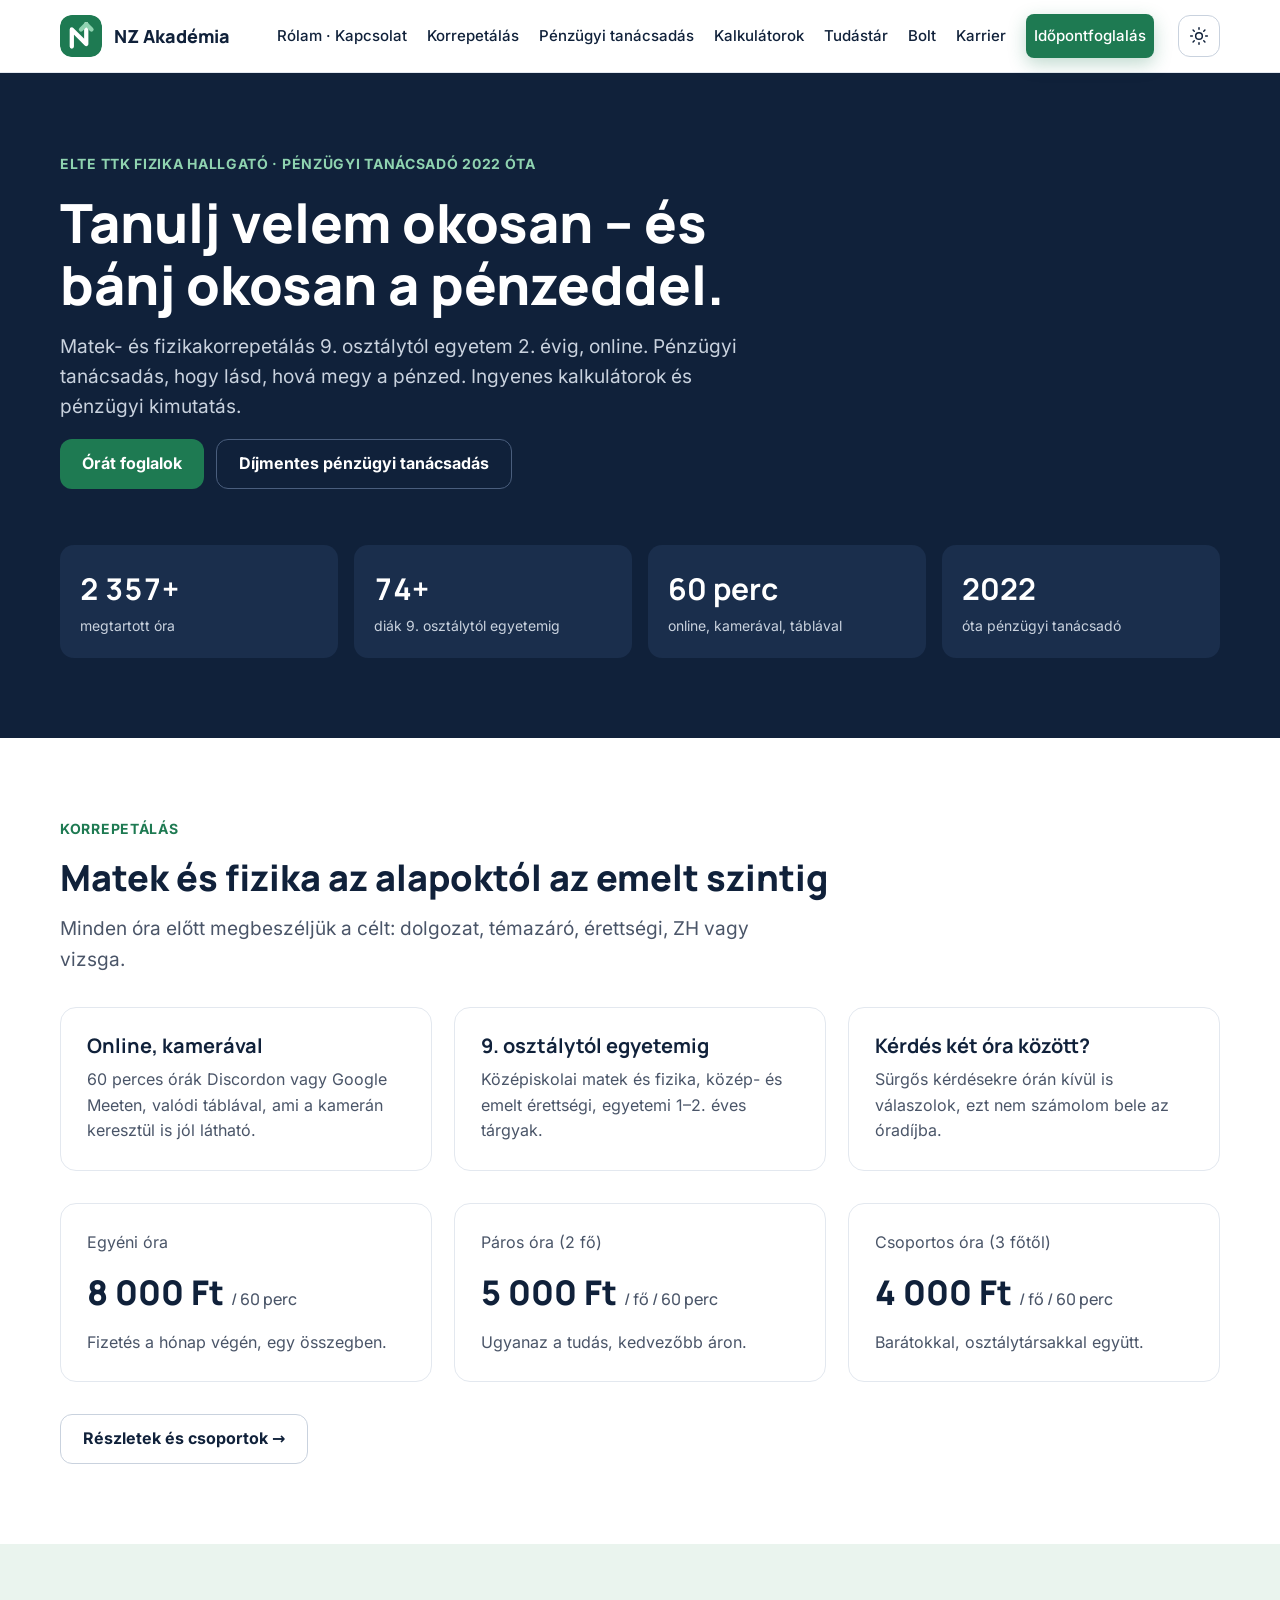
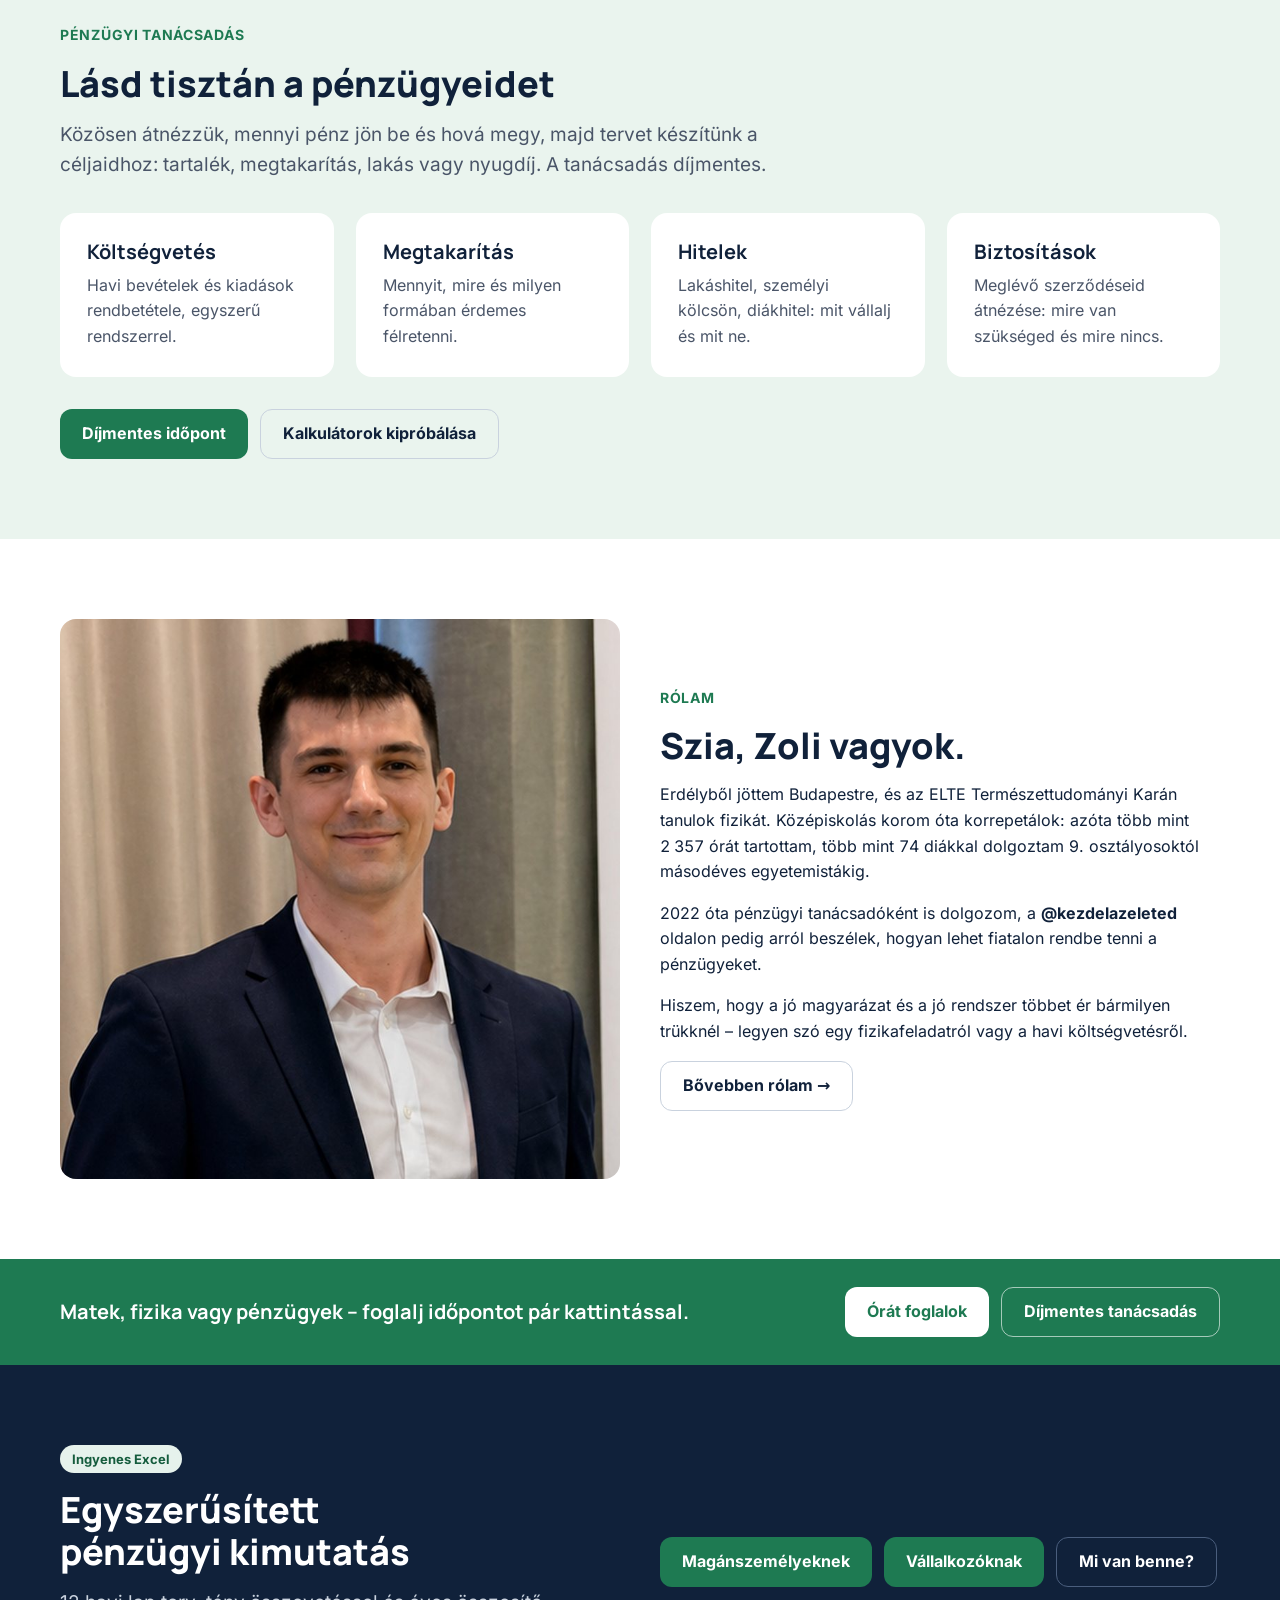
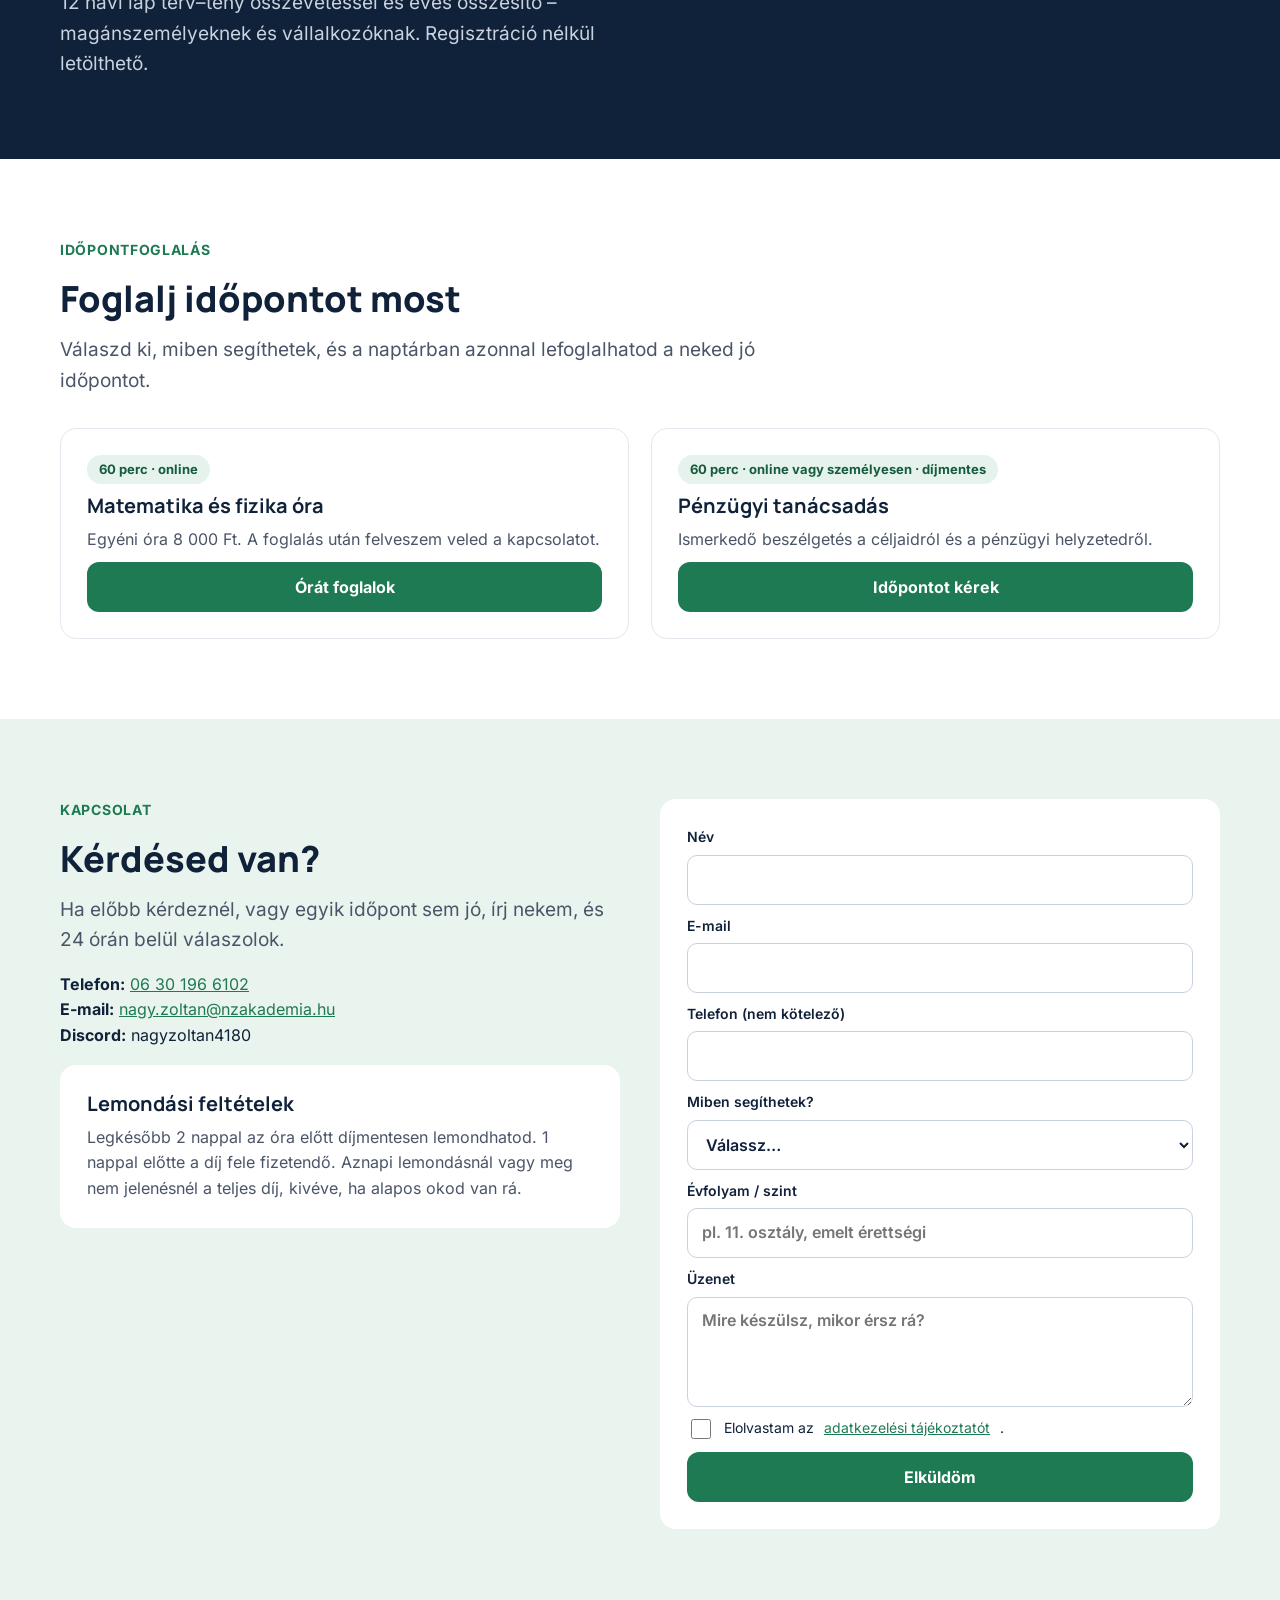
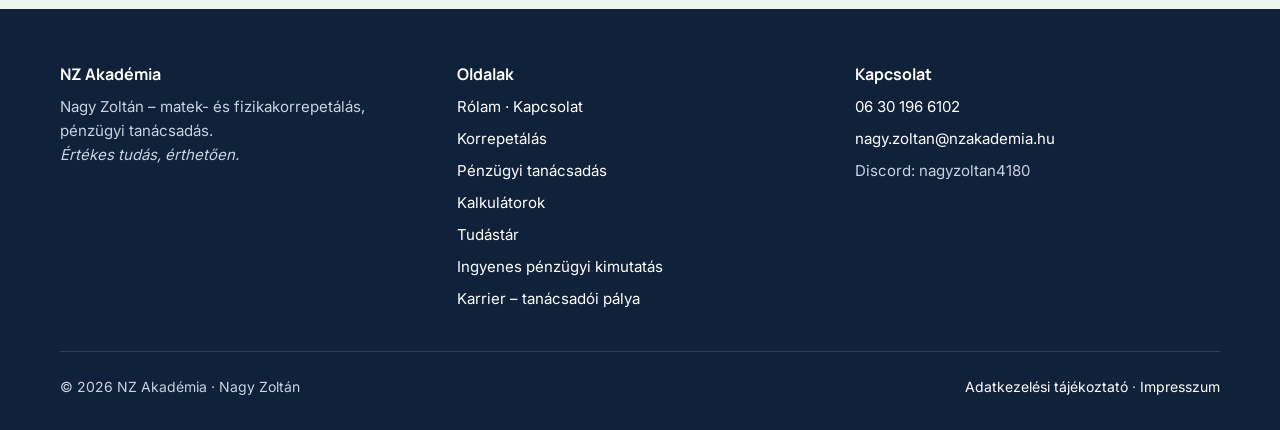
==== index.html @ df6d3868 "Korrepetálás: egyetemek teljes névvel Co-Authored-By: Claude Opus 5.5 <noreply@anthropic.com> Claude" ====
<!doctype html>
<html lang="hu">
<head>
  <meta charset="utf-8">
  <meta name="viewport" content="width=device-width, initial-scale=1">
  <title>NZ Akadémia – Korrepetálás és pénzügyi tanácsadás | Nagy Zoltán</title>
  <meta name="description" content="Online matek- és fizikakorrepetálás 9. osztálytól egyetemig, pénzügyi tanácsadás, ingyenes kalkulátorok és költségvetés-sablon.">
  <link rel="stylesheet" href="assets/style.css?v=2611230955">
  <script defer src="https://cloud.umami.is/script.js" data-website-id="2bbd9b21-e118-43c6-a43f-94f564ebd75c" data-domains="nzakademia.hu,www.nzakademia.hu,nagyzoltan25.github.io"></script>
  <link rel="icon" type="image/svg+xml" href="assets/logo-mark.svg">
<script>(function(){try{var t=localStorage.getItem("nz-theme");if(!t)t=matchMedia("(prefers-color-scheme: dark)").matches?"dark":"light";document.documentElement.setAttribute("data-theme",t)}catch(e){}})();</script>
</head>
<body>
<!-- ===== FEJLÉC (minden oldalon ugyanez; ha módosítod, mindegyikben írd át) ===== -->
<header class="site-header">
  <div class="wrap">
    <a class="logo" href="index.html"><img src="assets/logo-mark.svg" width="42" height="42" alt=""><span class="logo-text">NZ Akadémia<small>Nagy Zoltán · Értékes tudás, érthetően</small></span></a>
    <button class="theme-btn" type="button" aria-label="Nappali / éjszakai mód váltása" title="Nappali / éjszakai mód"><svg class="sun" viewBox="0 0 24 24"><circle cx="12" cy="12" r="4"/><path d="M12 2v2M12 20v2M4.9 4.9l1.4 1.4M17.7 17.7l1.4 1.4M2 12h2M20 12h2M4.9 19.1l1.4-1.4M17.7 6.3l1.4-1.4"/></svg><svg class="moon" viewBox="0 0 24 24"><path d="M20 14.5A8 8 0 0 1 9.5 4 8 8 0 1 0 20 14.5z"/></svg></button>
    <button class="menu-btn" aria-expanded="false" aria-controls="fomenu">Menü</button>
    <nav class="nav" id="fomenu" aria-label="Fő menü">
      <a href="rolam.html">Rólam · Kapcsolat</a>
      <a href="korrepetalas.html">Korrepetálás</a>
      <a href="tanacsadas.html">Pénzügyi tanácsadás</a>
      <a href="kalkulatorok.html">Kalkulátorok</a>
      <a href="tudastar.html">Tudástár</a>
      <a href="bolt.html">Bolt</a>
      <a href="karrier.html">Karrier</a>
      <a class="btn" href="index.html#foglalas">Időpontfoglalás</a>
    </nav>
  </div>
</header>

<main>

<section class="section dark">
  <div class="wrap stack">
    <span class="eyebrow">ELTE TTK fizika hallgató · pénzügyi tanácsadó 2022 óta</span>
    <h1>Tanulj velem okosan – és bánj okosan a pénzeddel.</h1>
    <p class="lead">Matek- és fizikakorrepetálás 9. osztálytól egyetem 2. évig, online. Pénzügyi tanácsadás, hogy lásd, hová megy a pénzed. Ingyenes kalkulátorok és pénzügyi kimutatás.</p>
    <div class="btn-row"><a class="btn" href="korrepetalas.html#foglalas">Órát foglalok</a><a class="btn ghost" href="tanacsadas.html#foglalas">Díjmentes pénzügyi tanácsadás</a></div>
    <div class="stats">
      <div class="stat"><strong><span data-stat="hours" data-count>2 357</span>+</strong><span>megtartott óra</span></div>
      <div class="stat"><strong><span data-stat="students" data-count>74</span>+</strong><span>diák 9. osztálytól egyetemig</span></div>
      <div class="stat"><strong>60 perc</strong><span>online, kamerával, táblával</span></div>
      <div class="stat"><strong>2022</strong><span>óta pénzügyi tanácsadó</span></div>
    </div>
  </div>
</section>

<section class="section">
  <div class="wrap stack-lg">
    <div class="stack"><span class="eyebrow">Korrepetálás</span><h2>Matek és fizika az alapoktól az emelt szintig</h2>
      <p class="lead">Minden óra előtt megbeszéljük a célt: dolgozat, témazáró, érettségi, ZH vagy vizsga.</p></div>
    <div class="grid">
      <div class="card"><h3>Online, kamerával</h3><p class="muted">60 perces órák Discordon vagy Google Meeten, valódi táblával, ami a kamerán keresztül is jól látható.</p></div>
      <div class="card"><h3>9. osztálytól egyetemig</h3><p class="muted">Középiskolai matek és fizika, közép- és emelt érettségi, egyetemi 1–2. éves tárgyak.</p></div>
      <div class="card"><h3>Kérdés két óra között?</h3><p class="muted">Sürgős kérdésekre órán kívül is válaszolok, ezt nem számolom bele az óradíjba.</p></div>
    </div>
    <div class="grid">
      <div class="card"><span class="muted">Egyéni óra</span><span class="price">8 000 Ft <small>/ 60 perc</small></span><p class="muted">Fizetés a hónap végén, egy összegben.</p></div>
      <div class="card"><span class="muted">Páros óra (2 fő)</span><span class="price">5 000 Ft <small>/ fő / 60 perc</small></span><p class="muted">Ugyanaz a tudás, kedvezőbb áron.</p></div>
      <div class="card"><span class="muted">Csoportos óra (3 főtől)</span><span class="price">4 000 Ft <small>/ fő / 60 perc</small></span><p class="muted">Barátokkal, osztálytársakkal együtt.</p></div>
    </div>
    <div><a class="btn ghost" href="korrepetalas.html">Részletek és csoportok →</a></div>
  </div>
</section>

<section class="section alt">
  <div class="wrap stack-lg">
    <div class="stack"><span class="eyebrow">Pénzügyi tanácsadás</span><h2>Lásd tisztán a pénzügyeidet</h2>
      <p class="lead">Közösen átnézzük, mennyi pénz jön be és hová megy, majd tervet készítünk a céljaidhoz: tartalék, megtakarítás, lakás vagy nyugdíj. A tanácsadás díjmentes.</p></div>
    <div class="grid">
      <div class="card"><h3>Költségvetés</h3><p class="muted">Havi bevételek és kiadások rendbetétele, egyszerű rendszerrel.</p></div>
      <div class="card"><h3>Megtakarítás</h3><p class="muted">Mennyit, mire és milyen formában érdemes félretenni.</p></div>
      <div class="card"><h3>Hitelek</h3><p class="muted">Lakáshitel, személyi kölcsön, diákhitel: mit vállalj és mit ne.</p></div>
      <div class="card"><h3>Biztosítások</h3><p class="muted">Meglévő szerződéseid átnézése: mire van szükséged és mire nincs.</p></div>
    </div>
    <div class="btn-row"><a class="btn" href="tanacsadas.html#foglalas">Díjmentes időpont</a><a class="btn ghost" href="kalkulatorok.html">Kalkulátorok kipróbálása</a></div>
    <!-- KÖZVETÍTŐI TÁJÉKOZTATÓ: ha pénzügyi termék közvetítéséhez kapcsolódik a tevékenység, a jogszabály szerinti kötelező adatokat ide kell tenni (könyvelővel/jogásszal egyeztetve). -->
  </div>
</section>

<section class="section">
  <div class="wrap grid-2">
    <img src="assets/zoli-portre.jpg" width="800" height="800" alt="Nagy Zoltán" style="border-radius:16px;width:100%;height:auto;object-fit:cover" loading="lazy">
    <div class="stack">
      <span class="eyebrow">Rólam</span>
      <h2>Szia, Zoli vagyok.</h2>
      <p>Erdélyből jöttem Budapestre, és az ELTE Természettudományi Karán tanulok fizikát. Középiskolás korom óta korrepetálok: azóta több mint <span data-stat="hours">2 357</span> órát tartottam, több mint <span data-stat="students">74</span> diákkal dolgoztam 9. osztályosoktól másodéves egyetemistákig.</p>
      <p>2022 óta pénzügyi tanácsadóként is dolgozom, a <strong>@kezdelazeleted</strong> oldalon pedig arról beszélek, hogyan lehet fiatalon rendbe tenni a pénzügyeket.</p>
      <p>Hiszem, hogy a jó magyarázat és a jó rendszer többet ér bármilyen trükknél – legyen szó egy fizikafeladatról vagy a havi költségvetésről.</p>
      <div><a class="btn ghost" href="rolam.html">Bővebben rólam →</a></div>
    </div>
  </div>
</section>


<section class="cta-strip"><div class="wrap cta-in"><p>Matek, fizika vagy pénzügyek – foglalj időpontot pár kattintással.</p><div class="btn-row"><a class="btn" href="korrepetalas.html#foglalas" data-umami-event="index-cta-korrep">Órát foglalok</a><a class="btn ghost" href="tanacsadas.html#foglalas" data-umami-event="index-cta-tanacsadas">Díjmentes tanácsadás</a></div></div></section>
<!-- VISSZAJELZÉSEK: ha lesznek valódi, engedélyezett vélemények, ide tedd be őket (kártyákba). -->

<section class="section dark">
  <div class="wrap grid-2">
    <div class="stack"><span class="chip">Ingyenes Excel</span><h2>Egyszerűsített pénzügyi kimutatás</h2>
      <p class="lead">12 havi lap terv–tény összevetéssel és éves összesítő – magánszemélyeknek és vállalkozóknak. Regisztráció nélkül letölthető.</p></div>
    <div class="btn-row"><a class="btn" href="letoltes/Egyszer%C5%B1s%C3%ADtett%20p%C3%A9nz%C3%BCgyi%20kimutat%C3%A1s.xlsx" download>Magánszemélyeknek</a><a class="btn" href="letoltes/Egyszer%C5%B1s%C3%ADtett%20p%C3%A9nz%C3%BCgyi%20kimutat%C3%A1s%20%E2%80%93%20v%C3%A1llalkoz%C3%B3knak.xlsx" download>Vállalkozóknak</a><a class="btn ghost" href="ingyenes.html">Mi van benne?</a></div>
  </div>
</section>

<section class="section" id="foglalas">
  <div class="wrap stack-lg">
    <div class="stack"><span class="eyebrow">Időpontfoglalás</span><h2>Foglalj időpontot most</h2>
      <p class="lead">Válaszd ki, miben segíthetek, és a naptárban azonnal lefoglalhatod a neked jó időpontot.</p></div>
    <div class="grid">
      <div class="card"><span class="chip">60 perc · online</span><h3>Matematika és fizika óra</h3><p class="muted">Egyéni óra 8 000 Ft. A foglalás után felveszem veled a kapcsolatot.</p><a class="btn" href="korrepetalas.html#foglalas">Órát foglalok</a></div>
      <div class="card"><span class="chip">60 perc · online vagy személyesen · díjmentes</span><h3>Pénzügyi tanácsadás</h3><p class="muted">Ismerkedő beszélgetés a céljaidról és a pénzügyi helyzetedről.</p><a class="btn" href="tanacsadas.html#foglalas">Időpontot kérek</a></div>
    </div>
  </div>
</section>
<section class="section alt" id="kapcsolat">
  <div class="wrap grid-2" style="align-items:start">
    <div class="stack">
      <span class="eyebrow">Kapcsolat</span>
      <h2>Kérdésed van?</h2>
      <p class="lead">Ha előbb kérdeznél, vagy egyik időpont sem jó, írj nekem, és 24 órán belül válaszolok.</p>
      <p><strong>Telefon:</strong> <a href="tel:+36301966102">06 30 196 6102</a><br>
         <strong>E-mail:</strong> <a href="mailto:nagy.zoltan@nzakademia.hu">nagy.zoltan@nzakademia.hu</a><br>
         <strong>Discord:</strong> nagyzoltan4180</p>
      <div class="card">
        <h3>Lemondási feltételek</h3>
        <p class="muted">Legkésőbb 2 nappal az óra előtt díjmentesen lemondhatod. 1 nappal előtte a díj fele fizetendő. Aznapi lemondásnál vagy meg nem jelenésnél a teljes díj, kivéve, ha alapos okod van rá.</p>
      </div>
          </div>
    <form class="card" data-mailto="Üzenet a weboldalról">
      <label>Név<input name="Név" required autocomplete="name"></label>
      <label>E-mail<input name="E-mail" type="email" required autocomplete="email"></label>
      <label>Telefon (nem kötelező)<input name="Telefon" type="tel" autocomplete="tel"></label>
      <label>Miben segíthetek?
        <select name="Téma" required>
          <option value="">Válassz…</option>
          <option>Matek korrepetálás</option><option>Fizika korrepetálás</option>
          <option>Csoportos felkészítő</option><option>Pénzügyi tanácsadás</option><option>Egyéb</option>
        </select></label>
      <label>Évfolyam / szint<input name="Évfolyam" placeholder="pl. 11. osztály, emelt érettségi"></label>
      <label>Üzenet<textarea name="Üzenet" placeholder="Mire készülsz, mikor érsz rá?"></textarea></label>
      <label class="check"><input type="checkbox" name="Adatkezelés elfogadva" required>Elolvastam az <a href="adatkezeles.html">adatkezelési tájékoztatót</a>.</label>
      <button class="btn" type="submit">Elküldöm</button>
      <p class="notice small form-ok" hidden>Megnyílt az e-mail-programod a kitöltött üzenettel – nyomj rá a Küldésre.</p>
    </form>
  </div>
</section>

</main>

<!-- ===== LÁBLÉC ===== -->
<footer class="site-footer">
  <div class="wrap">
    <div class="footer-grid">
      <div><h3>NZ Akadémia</h3><p>Nagy Zoltán – matek- és fizikakorrepetálás, pénzügyi tanácsadás.<br><em>Értékes tudás, érthetően.</em></p></div>
      <div><h3>Oldalak</h3><ul>
        <li><a href="rolam.html">Rólam · Kapcsolat</a></li>
        <li><a href="korrepetalas.html">Korrepetálás</a></li>
        <li><a href="tanacsadas.html">Pénzügyi tanácsadás</a></li>
        <li><a href="kalkulatorok.html">Kalkulátorok</a></li>
        <li><a href="tudastar.html">Tudástár</a></li>
        <li><a href="ingyenes.html">Ingyenes pénzügyi kimutatás</a></li>
        <li><a href="karrier.html">Karrier – tanácsadói pálya</a></li>
      </ul></div>
      <div><h3>Kapcsolat</h3><ul>
        <li><a href="tel:+36301966102">06 30 196 6102</a></li>
        <li><a href="mailto:nagy.zoltan@nzakademia.hu">nagy.zoltan@nzakademia.hu</a></li>
        <li>Discord: nagyzoltan4180</li>
      </ul></div>
    </div>
    <div class="footer-bottom">
      <span>© <span data-year>2026</span> NZ Akadémia · Nagy Zoltán</span>
      <span><a href="adatkezeles.html">Adatkezelési tájékoztató</a> · <a href="impresszum.html">Impresszum</a></span>
    </div>
  </div>
</footer>
<script src="assets/main.js?v=2611230955"></script>
</body>
</html>
---- assets/style.css ----
/* Saját tárhelyen lévő betűtípusok (Inter, Manrope – SIL Open Font License), így a látogatók adatai nem jutnak el a Google-hoz */
@font-face{font-family:'Inter';font-style:normal;font-display:swap;font-weight:100 900;src:url(fonts/inter-latin-ext-wght-normal.woff2) format('woff2-variations');unicode-range:U+0100-02BA,U+02BD-02C5,U+02C7-02CC,U+02CE-02D7,U+02DD-02FF,U+0304,U+0308,U+0329,U+1D00-1DBF,U+1E00-1E9F,U+1EF2-1EFF,U+2020,U+20A0-20AB,U+20AD-20C0,U+2113,U+2C60-2C7F,U+A720-A7FF}
@font-face{font-family:'Inter';font-style:normal;font-display:swap;font-weight:100 900;src:url(fonts/inter-latin-wght-normal.woff2) format('woff2-variations');unicode-range:U+0000-00FF,U+0131,U+0152-0153,U+02BB-02BC,U+02C6,U+02DA,U+02DC,U+0304,U+0308,U+0329,U+2000-206F,U+20AC,U+2122,U+2191,U+2193,U+2212,U+2215,U+FEFF,U+FFFD}
@font-face{font-family:'Manrope';font-style:normal;font-display:swap;font-weight:200 800;src:url(fonts/manrope-latin-ext-wght-normal.woff2) format('woff2-variations');unicode-range:U+0100-02BA,U+02BD-02C5,U+02C7-02CC,U+02CE-02D7,U+02DD-02FF,U+0304,U+0308,U+0329,U+1D00-1DBF,U+1E00-1E9F,U+1EF2-1EFF,U+2020,U+20A0-20AB,U+20AD-20C0,U+2113,U+2C60-2C7F,U+A720-A7FF}
@font-face{font-family:'Manrope';font-style:normal;font-display:swap;font-weight:200 800;src:url(fonts/manrope-latin-wght-normal.woff2) format('woff2-variations');unicode-range:U+0000-00FF,U+0131,U+0152-0153,U+02BB-02BC,U+02C6,U+02DA,U+02DC,U+0304,U+0308,U+0329,U+2000-206F,U+20AC,U+2122,U+2191,U+2193,U+2212,U+2215,U+FEFF,U+FFFD}
/* ===== Színek – itt egy helyen átírhatod az egész oldal színeit ===== */
:root{
  --ink:#10213A; --muted:#4A5568; --bg:#FFFFFF; --alt:#EAF4EE;
  --accent:#1E7A52; --accent-hover:#155C3D; --accent-soft:#E6F2EC; --accent-light:#8FD3B0;
  --navy-card:#1A2E4C; --navy:#10213A; --surface:#FFFFFF; --amber-bg:#FFF4E0; --amber-fg:#6B3E00;
  --line:#E3E8EF; --line-strong:#C9D2DE; --radius:16px;
}
*{box-sizing:border-box}
html{scroll-behavior:smooth}
body{margin:0;font-family:Inter,system-ui,-apple-system,sans-serif;color:var(--ink);background:var(--bg);font-size:16px;line-height:1.6}
h1,h2,h3{font-family:Manrope,Inter,sans-serif;line-height:1.15;margin:0;font-weight:800}
h1{font-size:clamp(34px,5vw,54px)} h2{font-size:clamp(26px,3.2vw,36px)} h3{font-size:20px;font-weight:700}
p{margin:0}
a{color:var(--accent)} a:hover{color:var(--accent-hover)}
img{max-width:100%;display:block}
.wrap{max-width:1200px;margin:0 auto;padding:0 20px}
.section{padding:80px 0} .section.alt{background:var(--alt)} .section.dark{background:var(--navy);color:#fff}
.dark p,.dark .muted{color:#C9D2DE} .dark h1,.dark h2,.dark h3{color:#fff}
.stack{display:flex;flex-direction:column;gap:16px} .stack-lg{display:flex;flex-direction:column;gap:32px}
.muted{color:var(--muted)} .small{font-size:14px}
.eyebrow{font-size:14px;font-weight:700;color:var(--accent);text-transform:uppercase;letter-spacing:.05em}
.dark .eyebrow{color:var(--accent-light)}
.lead{font-size:clamp(17px,2vw,19px);color:var(--muted);max-width:720px}
.dark .lead{color:#C9D2DE}
.grid{display:grid;gap:22px;grid-template-columns:repeat(auto-fit,minmax(260px,1fr))}
.grid-2{display:grid;gap:40px;grid-template-columns:repeat(auto-fit,minmax(320px,1fr));align-items:center}
.card{padding:26px;border-radius:var(--radius);background:var(--surface);border:1px solid var(--line);display:flex;flex-direction:column;gap:10px}
.alt .card{border-color:transparent}
.card.dark-card{background:var(--navy-card);border:0;color:#fff}
.chip{align-self:flex-start;display:inline-block;padding:4px 12px;border-radius:999px;background:var(--accent-soft);color:var(--accent-hover);font-size:13px;font-weight:700}
.chip.amber{background:var(--amber-bg);color:var(--amber-fg)}
.btn{display:inline-flex;align-items:center;justify-content:center;min-height:50px;padding:0 22px;border-radius:12px;background:var(--accent);color:#fff;text-decoration:none;font-weight:700;border:0;font-size:16px;font-family:inherit;cursor:pointer}
.btn:hover{background:var(--accent-hover);color:#fff}
.btn.ghost{background:transparent;border:1px solid var(--line-strong);color:var(--ink)}
.btn.ghost:hover{border-color:var(--accent);color:var(--accent)}
.dark .btn.ghost{color:#fff;border-color:#4A5E7D}
.btn-row{display:flex;flex-wrap:wrap;gap:12px}
.placeholder{background:var(--accent-soft);color:var(--accent-hover);border-radius:var(--radius);display:flex;align-items:center;justify-content:center;text-align:center;padding:24px;min-height:220px}
/* Fejléc */
.site-header{position:sticky;top:0;z-index:50;background:var(--surface);border-bottom:1px solid var(--line)}
.site-header .wrap{display:flex;align-items:center;justify-content:space-between;gap:16px;min-height:72px}
.logo{display:flex;align-items:center;gap:12px;text-decoration:none;color:var(--ink);font-family:Manrope,sans-serif;font-weight:800;font-size:18px}

.logo:hover{color:var(--ink)}
.nav{display:flex;align-items:center;gap:4px}
.nav a{white-space:nowrap;padding:10px 10px;color:var(--ink);text-decoration:none;font-weight:500;font-size:15px;border-radius:8px}
.nav a:hover{background:var(--alt)}
.nav a[aria-current=page]{color:var(--accent);font-weight:700;text-decoration:underline;text-underline-offset:6px}
.nav .btn{color:#fff;margin-left:8px;min-height:44px}
.menu-btn{display:none;background:none;border:1px solid var(--line-strong);border-radius:10px;min-height:44px;padding:0 14px;font:inherit;font-weight:600;color:var(--ink)}
@media (max-width:1240px){
  .menu-btn{display:block}
  .nav{display:none;position:absolute;left:0;right:0;top:72px;background:var(--surface);flex-direction:column;align-items:stretch;padding:12px 20px 20px;border-bottom:1px solid var(--line)}
  .nav.open{display:flex}
  .nav .btn{margin:8px 0 0}
}
/* Lábléc */
.site-footer{background:var(--navy);color:#C9D2DE;padding:56px 0 32px;font-size:15px}
.site-footer a{color:#fff;text-decoration:none} .site-footer a:hover{text-decoration:underline;color:#fff}
.footer-grid{display:grid;gap:32px;grid-template-columns:repeat(auto-fit,minmax(200px,1fr))}
.footer-grid h3{font-size:16px;color:#fff;margin-bottom:12px}
.footer-grid ul{list-style:none;margin:0;padding:0;display:flex;flex-direction:column;gap:8px}
.footer-bottom{margin-top:40px;padding-top:24px;border-top:1px solid #2A3E5C;display:flex;flex-wrap:wrap;justify-content:space-between;gap:12px;font-size:14px}
/* Statisztika */
.stats{display:grid;gap:16px;grid-template-columns:repeat(auto-fit,minmax(170px,1fr));margin-top:40px}
.stat{padding:20px;border-radius:14px;background:var(--navy-card)}
.stat strong{display:block;font-family:Manrope,sans-serif;font-size:30px;color:#fff}
.stat span{font-size:14px;color:#C9D2DE}
/* Árak */
.price{font-family:Manrope,sans-serif;font-size:34px;font-weight:800}
.price small{font-size:16px;font-weight:500;color:var(--muted)}
/* Lépések */
.steps{list-style:none;margin:0;padding:0;display:grid;gap:18px;grid-template-columns:repeat(auto-fit,minmax(220px,1fr))}
.steps li{display:flex;flex-direction:column;gap:8px}
.steps .num{width:40px;height:40px;border-radius:999px;background:var(--accent);color:#fff;display:flex;align-items:center;justify-content:center;font-weight:800}
/* GYIK */
details{padding:18px 22px;border-radius:12px;background:var(--surface);border:1px solid var(--line)}
.alt details{border-color:transparent}
summary{font-weight:700;cursor:pointer}
details p{margin-top:10px;color:var(--muted)}
/* Táblázat */
.table-wrap{overflow-x:auto;border-radius:var(--radius);border:1px solid var(--line);background:var(--surface)}
table{width:100%;border-collapse:collapse;min-width:560px}
th,td{padding:14px 18px;text-align:left;border-bottom:1px solid var(--line)}
th{font-size:13px;color:var(--muted);font-weight:700;text-transform:uppercase;letter-spacing:.04em}
tr:last-child td{border-bottom:0}
/* Űrlapok */
form{display:flex;flex-direction:column;gap:16px}
label{display:flex;flex-direction:column;gap:6px;font-size:14px;font-weight:600}
input,select,textarea{font:inherit;font-size:16px;min-height:50px;padding:10px 14px;border-radius:10px;border:1px solid var(--line-strong);background:var(--surface);color:var(--ink);width:100%}
textarea{min-height:110px;resize:vertical}
input:focus,select:focus,textarea:focus{outline:3px solid var(--accent-light);border-color:var(--accent)}
label.check{flex-direction:row;align-items:flex-start;gap:10px;font-weight:400}
label.check input{width:20px;min-height:20px;height:20px;flex-shrink:0;margin-top:2px}
.form-row{display:grid;gap:16px;grid-template-columns:repeat(auto-fit,minmax(200px,1fr))}
.notice{padding:16px 20px;border-radius:12px;background:var(--accent-soft);color:var(--accent-hover)}
.notice.amber{background:var(--amber-bg);color:var(--amber-fg)}
.legal{font-size:14px;color:var(--muted);border-left:3px solid var(--line-strong);padding-left:16px}
/* Kalkulátor */
.tabs{display:flex;flex-wrap:wrap;gap:10px}
.tab{min-height:46px;padding:0 20px;border-radius:999px;border:1px solid var(--line-strong);background:var(--surface);color:var(--ink);font:inherit;font-weight:600;cursor:pointer}
.tab[aria-selected=true]{background:var(--accent);border-color:var(--accent);color:#fff}
.calc{display:grid;gap:32px;grid-template-columns:repeat(auto-fit,minmax(320px,1fr));align-items:start}
.calc[hidden]{display:none}
input[type=range]{padding:0;min-height:32px;border:0;accent-color:var(--accent)}
.result{padding:32px;border-radius:20px;background:var(--navy);color:#fff;display:flex;flex-direction:column;gap:10px}
.result .big{font-family:Manrope,sans-serif;font-size:clamp(32px,4vw,44px);font-weight:800}
.result .row{display:flex;justify-content:space-between;color:#C9D2DE;font-size:15px}
.result .row strong{color:#fff}
.bar{height:10px;border-radius:999px;background:var(--accent);overflow:hidden}
.bar span{display:block;height:100%;background:var(--surface)}
/* Cikk */
.article{max-width:760px}
.article p,.article li{font-size:18px;line-height:1.75}
.article h2{font-size:28px;margin-top:40px}
.article blockquote{margin:28px 0;padding:20px 24px;border-left:4px solid var(--accent);background:var(--alt);border-radius:0 12px 12px 0;font-size:18px}
.post-card{text-decoration:none;color:var(--ink);border-radius:var(--radius);border:1px solid var(--line);overflow:hidden;display:flex;flex-direction:column}
.post-card .thumb{height:150px;background:var(--accent-soft)}
.post-card .body{padding:22px;display:flex;flex-direction:column;gap:8px}
.post-card:hover{border-color:var(--accent);color:var(--ink)}
.sr-only{position:absolute;width:1px;height:1px;overflow:hidden;clip:rect(0 0 0 0);white-space:nowrap}
:focus-visible{outline:3px solid var(--accent-light);outline-offset:2px}
/* Logó */
.logo img{width:42px;height:42px;border-radius:12px}
.logo-text{display:flex;flex-direction:column;line-height:1.15}
.logo-text small{font-family:Inter,sans-serif;font-weight:500;font-size:12px;color:var(--muted)}
@media (max-width:420px){.logo-text small{display:none}}
.calendly-inline-widget{border-radius:var(--radius);overflow:hidden;border:1px solid var(--line);background:var(--surface)}
tbody th{text-transform:none;letter-spacing:0;font-size:14px;color:var(--ink);background:var(--alt);width:30%;vertical-align:top}
td{vertical-align:top}
@media (max-width:640px){nav ol{columns:1!important}}
.cal-consent{max-width:720px}
/* ===== Karrier: ábrák ===== */
.chart{padding:26px;border-radius:var(--radius);background:var(--surface);border:1px solid var(--line);display:flex;flex-direction:column;gap:16px}
.alt .chart{border-color:transparent}
.chart h3{font-size:18px}
.chart .src{font-size:12.5px;color:var(--muted);margin-top:auto}
.bars{display:flex;flex-direction:column;gap:12px;margin:0;padding:0;list-style:none}
.bars li{display:grid;grid-template-columns:minmax(110px,38%) 1fr 54px;align-items:center;gap:12px;font-size:14.5px}
.bars .track{height:14px;background:var(--alt);border-radius:0 4px 4px 0;position:relative}
.alt .bars .track{background:#EDF0F4}
.bars .fill{display:block;height:100%;background:var(--accent);border-radius:0 4px 4px 0;min-width:3px}
.bars .fill.ink{background:var(--navy)} .bars .fill.soft{background:#8FBFA7}
.bars .val{font-weight:700;text-align:right;font-variant-numeric:tabular-nums}
.bars li:hover .fill{filter:brightness(1.15)}
.rank{position:relative;height:34px;margin:6px 0 0}
.rank .line{position:absolute;left:0;right:0;top:15px;height:4px;border-radius:4px;background:var(--line)}
.rank .band{position:absolute;top:11px;height:12px;border-radius:6px;background:#F4C7B8}
.rank .dot{position:absolute;top:8px;width:18px;height:18px;margin-left:-9px;border-radius:999px;background:var(--accent);border:3px solid #fff;box-shadow:0 0 0 1px var(--accent)}
.rank-row{display:flex;flex-direction:column;gap:2px}
.rank-row .lbl{display:flex;justify-content:space-between;font-size:14.5px}
.rank-scale{display:flex;justify-content:space-between;font-size:12px;color:var(--muted)}
.bignum{font-family:Manrope,sans-serif;font-size:clamp(38px,5vw,52px);font-weight:800;line-height:1;color:var(--accent)}
.bignum.ink{color:var(--ink)}
.takeaway{padding:22px 26px;border-radius:var(--radius);background:var(--navy);color:#fff;font-size:18px;line-height:1.6}
.takeaway strong{color:var(--accent-light)}
.flow{list-style:none;margin:0;padding:0;display:grid;gap:14px;grid-template-columns:repeat(auto-fit,minmax(170px,1fr));counter-reset:f}
.flow li{position:relative;padding:20px;border-radius:14px;background:var(--surface);border:1px solid var(--line);display:flex;flex-direction:column;gap:6px;counter-increment:f}
.flow li::before{content:counter(f);width:34px;height:34px;border-radius:999px;background:var(--accent);color:#fff;display:flex;align-items:center;justify-content:center;font-weight:800}
.flow li.loop{background:var(--accent-soft);border-color:transparent}
.flow li.loop::before{content:"↻"}
.branch{gap:12px}
.branch .tag{font-size:12.5px;font-weight:700;color:var(--muted);text-transform:uppercase;letter-spacing:.04em}
.branch ul{margin:0;padding-left:18px;color:var(--muted);font-size:15px;display:flex;flex-direction:column;gap:4px}
.proscons{display:grid;gap:22px;grid-template-columns:repeat(auto-fit,minmax(300px,1fr))}
.proscons ul{margin:0;padding:0;list-style:none;display:flex;flex-direction:column;gap:10px}
.proscons li{padding-left:30px;position:relative}
.proscons li::before{position:absolute;left:0;top:0;font-weight:800}
.pros li::before{content:"✓";color:var(--accent)}
.cons li::before{content:"!";color:#B4471F;width:20px;text-align:center}
.sources{font-size:13.5px;color:var(--muted);display:flex;flex-direction:column;gap:6px;margin:0;padding-left:20px}
@media (max-width:520px){.bars li{grid-template-columns:1fr 46px;row-gap:4px}.bars li .lbl{grid-column:1/-1}}
.charts{display:grid;gap:22px;grid-template-columns:repeat(auto-fit,minmax(min(100%,460px),1fr));align-items:stretch}
.bignum{font-size:clamp(28px,3.2vw,38px);white-space:nowrap}
/* ===== Karrier v2 ===== */
figure.chart{margin:0}
.chart.wide{grid-column:1/-1}
.fignum{display:block;font-family:Inter,sans-serif;font-size:12px;font-weight:700;letter-spacing:.05em;text-transform:uppercase;color:var(--accent);margin-bottom:4px}
.chart .src{border-top:1px solid var(--line);padding-top:10px;font-style:normal}
.chart .note{font-size:14px;color:var(--muted)}
.linechart{width:100%;height:auto;display:block}
.linechart .gl{stroke:var(--line);stroke-width:1}
.linechart .ax{font-size:12px;fill:var(--muted);font-family:Inter,sans-serif}
.linechart .ln{fill:none;stroke:var(--accent);stroke-width:2.5;stroke-linejoin:round}
.linechart .pt{fill:var(--accent);stroke:#fff;stroke-width:2}
.linechart .dl{font-size:12.5px;font-weight:700;fill:var(--ink);font-family:Inter,sans-serif}
.linechart .hit{fill:transparent;cursor:crosshair}
.linechart .hit:hover{fill:var(--accent);fill-opacity:.25}
.kpis{display:grid;gap:18px;grid-template-columns:repeat(auto-fit,minmax(140px,1fr))}
.kpis span{display:block;font-size:13.5px;color:var(--muted);margin-top:4px}
.ic{width:28px;height:28px;fill:none;stroke:currentColor;stroke-width:1.8;stroke-linecap:round;stroke-linejoin:round;flex-shrink:0}
.connect{display:grid;grid-template-columns:1fr 40px 1.1fr 40px 1fr;align-items:stretch;gap:0}
.cnode{padding:24px;border-radius:var(--radius);background:var(--alt);display:flex;flex-direction:column;align-items:center;text-align:center;gap:8px}
.cnode .ic{width:36px;height:36px;color:var(--accent)}
.cnode strong{font-family:Manrope,sans-serif;font-size:19px}
.cnode span{font-size:14.5px;color:var(--muted);line-height:1.5}
.cnode em{font-style:normal;font-size:13px;font-weight:700;color:var(--accent);text-transform:uppercase;letter-spacing:.04em}
.cnode.main{background:var(--navy);color:#fff}.cnode.main span{color:#C9D2DE}.cnode.main .ic,.cnode.main em{color:var(--accent-light)}
.carrow{align-self:center;height:4px;background:var(--line-strong);position:relative;margin:0 4px}
.carrow::before,.carrow::after{content:"";position:absolute;top:-5px;border:7px solid transparent}
.carrow::after{right:-6px;border-left-color:var(--line-strong)}
.carrow::before{left:-6px;border-right-color:var(--line-strong)}
@media (max-width:820px){.connect{grid-template-columns:1fr}.carrow{width:4px;height:28px;justify-self:center;margin:4px 0}.carrow::after{right:auto;left:-5px;top:auto;bottom:-6px;border:7px solid transparent;border-top-color:var(--line-strong)}.carrow::before{left:-5px;top:-6px;border:7px solid transparent;border-bottom-color:var(--line-strong)}}
.mini{padding:18px 20px;border-left:3px solid var(--accent);display:flex;flex-direction:column;gap:4px}
.mini span{font-size:14.5px;color:var(--muted)}
.goals{display:grid;gap:16px;grid-template-columns:3fr 5fr}
.gcol{border-radius:var(--radius);padding:22px;background:var(--surface);display:flex;flex-direction:column;gap:14px}
.gcol:first-child{background:var(--navy);color:#fff}.gcol:first-child h3{color:#fff}
.gcol ul{list-style:none;margin:0;padding:0;display:grid;gap:12px;grid-template-columns:repeat(auto-fit,minmax(150px,1fr))}
.gcol li{display:flex;flex-direction:column;gap:8px;font-weight:600;font-size:15px;padding:14px;border-radius:12px;background:var(--alt)}
.gcol:first-child li{background:var(--navy-card)}
.gcol .ic{color:var(--accent)} .gcol:first-child .ic{color:var(--accent-light)}
.gbase{grid-column:1/-1;display:flex;align-items:center;gap:14px;padding:18px 22px;border-radius:var(--radius);background:var(--accent);color:#fff;font-size:17px}
.gbase .ic{width:34px;height:34px}
@media (max-width:820px){.goals{grid-template-columns:1fr}}
.areas{display:grid;gap:20px;grid-template-columns:repeat(auto-fit,minmax(300px,1fr))}
.area .ic{color:var(--accent);width:32px;height:32px}
.area .tag{font-size:12px;font-weight:700;color:var(--muted);text-transform:uppercase;letter-spacing:.05em}
.chips{display:flex;flex-wrap:wrap;gap:8px}
.pchip{padding:5px 11px;border-radius:999px;background:var(--accent-soft);color:var(--accent-hover);font-size:13.5px;font-weight:600}
.vision{list-style:none;margin:0;padding:0;display:flex;flex-direction:column;gap:14px}
.vision li{padding:18px 22px;border-radius:14px;background:var(--navy-card);font-size:18px;color:#C9D2DE}
.vision strong{color:#fff}
.cycle-wrap{display:grid;gap:32px;grid-template-columns:minmax(280px,440px) 1fr;align-items:center}
@media (max-width:820px){.cycle-wrap{grid-template-columns:1fr}}
.cycle{width:100%;max-width:460px;height:auto;margin:0 auto}
.cycle .ring{fill:none;stroke:var(--line-strong);stroke-width:3;stroke-dasharray:6 6}
.cycle .node{fill:var(--accent)} .cycle .node.last{fill:var(--ink)}
.cycle .nn{fill:var(--accent-light);font:800 16px Manrope,sans-serif}
.cycle .nt{fill:#fff;font:700 12.5px Inter,sans-serif}
.cycle .cc{fill:var(--ink);font:800 17px Manrope,sans-serif}
.tasks{list-style:none;margin:0;padding:0;display:grid;gap:14px;grid-template-columns:repeat(auto-fit,minmax(200px,1fr))}
.tasks li{padding:16px 18px;border-radius:12px;background:var(--alt);display:flex;flex-direction:column;gap:4px}
.tasks span{font-size:14px;color:var(--muted)}
.checks{list-style:none;margin:0;padding:0;display:flex;flex-direction:column;gap:10px}
.checks li{padding-left:30px;position:relative}
.checks li::before{content:"✓";position:absolute;left:0;color:var(--accent);font-weight:800}
.lc-m{display:none}@media (max-width:600px){.lc-d{display:none}.lc-m{display:block}}
/* Tanácsadás témakörök */
.topics{display:grid;gap:16px;grid-template-columns:repeat(auto-fill,minmax(260px,1fr))}
.topic{display:flex;gap:14px;align-items:flex-start;padding:20px;border-radius:var(--radius);background:var(--surface);border:1px solid var(--line);transition:border-color .15s,box-shadow .15s}
.topic:hover{border-color:var(--accent);box-shadow:0 6px 18px rgba(16,33,58,.07)}
.ticon{width:48px;height:48px;border-radius:12px;background:var(--accent-soft);color:var(--accent);display:flex;align-items:center;justify-content:center;flex-shrink:0}
.ticon .ic{width:26px;height:26px}
.topic h3{font-size:17px;margin-bottom:4px}
.topic p{font-size:14.5px;color:var(--muted);line-height:1.5}
/* Tanácsadás folyamat */
.process{list-style:none;margin:0;padding:0;display:grid;gap:18px;grid-template-columns:repeat(auto-fit,minmax(300px,1fr));counter-reset:none}
.pstep{position:relative;padding:24px;border-radius:var(--radius);background:var(--surface);display:flex;flex-direction:column;gap:8px;border-top:4px solid var(--accent)}
.phead{display:flex;justify-content:space-between;align-items:center;margin-bottom:6px}
.pnum{font-family:Manrope,sans-serif;font-size:34px;font-weight:800;color:var(--accent-light);line-height:1}
.pstep h3{font-size:19px}
.pstep p{font-size:15px;color:var(--muted);line-height:1.55}
.pstep.last{background:var(--navy);border-top-color:var(--accent-light)}
.pstep.last h3{color:#fff}.pstep.last p{color:#C9D2DE}
.pstep.last .ticon{background:var(--navy-card);color:var(--accent-light)}
.pbar{display:flex;flex-wrap:wrap;gap:16px 24px;align-items:center;justify-content:space-between;padding:20px 24px;border-radius:var(--radius);background:var(--accent-soft)}
.pbar ul{list-style:none;margin:0;padding:0;display:flex;flex-wrap:wrap;gap:10px 24px;font-weight:700;color:var(--accent-hover)}
/* Folyamatjelző */
.stepper{list-style:none;margin:8px 0 0;padding:0;display:grid;grid-template-columns:repeat(6,1fr);gap:0;position:relative}
.sstep{position:relative;display:flex;flex-direction:column;align-items:center;text-align:center;padding:0 10px}
.sstep::before{content:"";position:absolute;top:34px;left:-50%;width:100%;height:4px;background:var(--accent);z-index:0}
.sstep:first-child::before{display:none}
.sstep.loop::before{background:repeating-linear-gradient(90deg,var(--accent) 0 8px,transparent 8px 14px)}
.sdot{position:relative;z-index:1;width:72px;height:72px;border-radius:999px;background:var(--surface);border:4px solid var(--accent);color:var(--accent);display:flex;align-items:center;justify-content:center;box-shadow:0 0 0 8px var(--alt)}
.sdot .ic{width:30px;height:30px}
.sdot b{position:absolute;top:-6px;right:-6px;width:26px;height:26px;border-radius:999px;background:var(--accent);color:#fff;font:800 13px Manrope,sans-serif;display:flex;align-items:center;justify-content:center}
.sstep.loop .sdot{background:var(--navy);border-color:var(--navy);color:var(--accent-light)}
.sstep.loop .sdot b{background:var(--navy);border:2px solid var(--accent-light)}
.stext{margin-top:18px;display:flex;flex-direction:column;gap:6px}
.stext h3{font-size:16.5px}
.stext p{font-size:14px;color:var(--muted);line-height:1.5}
@media (max-width:900px){
 .stepper{grid-template-columns:1fr;gap:22px}
 .sstep{flex-direction:row;align-items:flex-start;text-align:left;gap:18px;padding:0}
 .sstep::before{top:-26px;left:32px;width:4px;height:calc(100% + 0px);bottom:auto;height:30px}
 .sstep.loop::before{background:repeating-linear-gradient(180deg,var(--accent) 0 6px,transparent 6px 11px)}
 .sdot{width:64px;height:64px;flex-shrink:0;box-shadow:none}
 .sstep::before{top:-24px;height:26px}
 .stext{margin-top:6px}
}
.cal-embed{display:flex;flex-direction:column;gap:10px}
.cal-embed iframe{border:1px solid var(--line);border-radius:var(--radius);background:var(--surface);min-height:760px}
@media (max-width:640px){.cal-embed iframe{min-height:1000px;height:1000px}}

/* Rólam hero */
.hero-role{font-size:clamp(18px,2.2vw,24px);font-weight:600;color:var(--accent-light);margin:0}
.dark .hero-facts .chip{background:rgba(255,255,255,.08);color:#fff;border:1px solid rgba(255,255,255,.18)}
.about-hero{display:grid;grid-template-columns:1fr 340px;gap:56px;align-items:center}
.about-hero .about-photo{order:2;width:100%;height:auto;aspect-ratio:1/1;object-fit:cover;border-radius:24px;border:4px solid rgba(143,211,176,.35);box-shadow:0 20px 50px rgba(0,0,0,.35)}
@media (max-width:820px){.about-hero{grid-template-columns:1fr;gap:24px}.about-hero .about-photo{order:0;width:160px;border-radius:50%}}

/* Számlálók */
.stat strong [data-stat],.price [data-stat],[data-stat]{font:inherit;color:inherit;display:inline;margin:0;padding:0;letter-spacing:inherit;text-transform:none;font-variant-numeric:tabular-nums}

/* ===== Rólam v2 ===== */
.about-top{padding-bottom:56px}
.about-stats{display:grid;grid-template-columns:repeat(4,1fr);margin-top:56px;border-top:1px solid rgba(255,255,255,.14)}
.about-stats>div{padding:26px 20px 0;border-left:1px solid rgba(255,255,255,.14)}
.about-stats>div:first-child{border-left:0;padding-left:0}
.about-stats strong{display:block;font-family:Manrope,sans-serif;font-size:clamp(28px,3.4vw,40px);font-weight:800;color:#fff;line-height:1.1}
.about-stats span:not([data-stat]){display:block;margin-top:6px;font-size:14px;color:#C9D2DE}
.sec-head{display:flex;flex-direction:column;gap:8px;max-width:720px}
.svc-grid{display:grid;grid-template-columns:1fr 1fr;gap:24px}
.svc{display:flex;flex-direction:column;gap:14px;padding:32px;border:1px solid var(--line);border-radius:20px;background:var(--surface);transition:border-color .2s,box-shadow .2s}
.svc:hover{border-color:var(--accent-light);box-shadow:0 12px 32px rgba(16,33,58,.08)}
.svc .btn{margin-top:auto;align-self:flex-start}
.svc-ico{width:52px;height:52px;border-radius:14px;background:var(--accent-soft);color:var(--accent);display:grid;place-items:center}
.svc-ico svg{width:26px;height:26px}
.ticks{list-style:none;padding:0;margin:0 0 8px;display:flex;flex-direction:column;gap:10px}
.ticks li{position:relative;padding-left:30px}
.ticks li::before{content:"";position:absolute;left:0;top:3px;width:20px;height:20px;border-radius:50%;background:var(--accent-soft) url("data:image/svg+xml,%3Csvg xmlns='http://www.w3.org/2000/svg' viewBox='0 0 20 20'%3E%3Cpath d='M5.5 10.5l3 3 6-6.5' fill='none' stroke='%231E7A52' stroke-width='2.2' stroke-linecap='round' stroke-linejoin='round'/%3E%3C/svg%3E") center/20px no-repeat}
.story{display:grid;grid-template-columns:400px 1fr;gap:64px;align-items:start}
.story-photo{width:100%;height:auto;border-radius:20px;object-fit:cover;position:sticky;top:100px}
.timeline{list-style:none;margin:0;padding:0;position:relative}
.timeline::before{content:"";position:absolute;left:9px;top:8px;bottom:8px;width:2px;background:var(--line-strong)}
.timeline li{position:relative;padding:0 0 32px 44px}
.timeline li:last-child{padding-bottom:0}
.timeline li::before{content:"";position:absolute;left:0;top:4px;width:20px;height:20px;border-radius:50%;background:var(--surface);border:4px solid var(--accent)}
.timeline h3{margin:4px 0 6px}
.timeline p{color:var(--muted)}
.tl-tag{font-size:13px;font-weight:700;color:var(--accent);text-transform:uppercase;letter-spacing:.05em}
.values{display:grid;grid-template-columns:repeat(3,1fr);gap:24px}
.value{padding:28px 0 0;border-top:3px solid var(--accent);display:flex;flex-direction:column;gap:10px}
.v-num{font-family:Manrope,sans-serif;font-size:14px;font-weight:800;color:var(--accent)}
.section.dark.close-band{background:var(--navy-card)}
.about-close{display:flex;flex-direction:column;gap:24px;align-items:flex-start}
.about-close blockquote{max-width:920px;padding-left:24px;border-left:4px solid var(--accent-light)}
.about-close blockquote{margin:0;font-family:Manrope,sans-serif;font-size:clamp(22px,3vw,32px);font-weight:700;line-height:1.35;color:#fff}
@media (max-width:900px){
  .svc-grid,.values{grid-template-columns:1fr}
  .story{grid-template-columns:1fr;gap:32px}
  .story-photo{position:static;max-width:240px}
  .about-stats{grid-template-columns:1fr 1fr;row-gap:24px}
  .about-stats>div:nth-child(3){border-left:0;padding-left:0}
}

/* ===== Tanácsadás v2 ===== */
.adv-hero{display:grid;grid-template-columns:1fr 400px;gap:56px;align-items:center}
.adv-card{background:var(--navy-card);border:1px solid rgba(255,255,255,.12);border-radius:20px;padding:28px;display:flex;flex-direction:column;gap:18px}
.adv-card h2{font-size:22px;color:#fff}
.ticks.light li{color:#DCE3EC}
.ticks.light b{color:#fff}
.adv-me{display:flex;align-items:center;gap:12px;padding-top:16px;border-top:1px solid rgba(255,255,255,.12);text-decoration:none}
.adv-me img{width:56px;height:56px;border-radius:50%;object-fit:cover;border:2px solid var(--accent-light)}
.adv-me b{display:block;color:#fff}
.adv-me span{font-size:14px;color:#C9D2DE}
.adv-me.dark-text{border-top:0;padding:12px 16px;border:1px solid var(--line);border-radius:14px}
.adv-me.dark-text b{color:var(--ink)} .adv-me.dark-text span{color:var(--accent);font-weight:600}
.adv-me.dark-text:hover{border-color:var(--accent)}
.tgroups{display:flex;flex-direction:column;gap:40px}
.tgroup{display:grid;grid-template-columns:240px 1fr;gap:32px;padding-top:32px;border-top:1px solid var(--line)}
.tgroup:first-child{border-top:0;padding-top:0}
.tgroup-head{display:flex;gap:14px;align-items:flex-start;position:sticky;top:100px;align-self:start}
.tg-num{font-family:Manrope,sans-serif;font-weight:800;font-size:14px;color:#fff;background:var(--accent);border-radius:10px;min-width:36px;height:36px;display:grid;place-items:center}
.tgroup-head h3{font-size:20px;margin:4px 0}
.tgroup-head p{font-size:14px;color:var(--muted)}
.tgroup .topics{grid-template-columns:repeat(auto-fill,minmax(250px,1fr))}
.book-head{display:flex;justify-content:space-between;align-items:flex-end;gap:24px;flex-wrap:wrap}
.excel-band{display:grid;grid-template-columns:1fr auto;gap:32px;align-items:center;padding:36px;border-radius:20px;background:var(--surface);border:1px solid var(--line)}
.faq details{max-width:860px}
@media (max-width:900px){
  .adv-hero,.tgroup,.excel-band{grid-template-columns:1fr}
  .adv-hero{gap:32px}
  .tgroup{gap:16px}
  .tgroup-head{position:static}
  .excel-band{padding:24px}
}

/* ===== Korrepetálás v2 ===== */
.svc-grid.three{grid-template-columns:repeat(3,1fr)}
.svc .chip{align-self:flex-start}
.prices{display:grid;grid-template-columns:repeat(3,1fr);gap:24px;align-items:stretch}
.pcard{position:relative;display:flex;flex-direction:column;gap:6px;padding:32px;border-radius:20px;background:var(--surface);border:1px solid var(--line)}
.pcard .btn{margin-top:auto}
.pcard p{margin:8px 0 18px}
.pcard.hl{border:2px solid var(--accent);box-shadow:0 16px 40px rgba(30,122,82,.12)}
.p-name{font-weight:700;color:var(--ink)}
.p-unit{font-size:14px;color:var(--muted)}
.p-badge{position:absolute;top:-13px;left:32px;background:var(--accent);color:#fff;font-size:12px;font-weight:700;padding:4px 12px;border-radius:999px;text-transform:uppercase;letter-spacing:.04em}
.group-wrap{display:grid;grid-template-columns:1fr 1fr;gap:56px;align-items:start}
.vsteps{list-style:none;margin:0;padding:0;counter-reset:vs;display:flex;flex-direction:column;gap:20px}
.vsteps li{counter-increment:vs;position:relative;padding-left:52px;display:flex;flex-direction:column;gap:4px}
.vsteps li::before{content:counter(vs);position:absolute;left:0;top:0;width:36px;height:36px;border-radius:50%;background:var(--accent-soft);color:var(--accent);font-weight:800;display:grid;place-items:center}
@media (max-width:900px){
  .svc-grid.three,.prices,.group-wrap{grid-template-columns:1fr}
  .group-wrap{gap:32px}
  .prices{gap:28px}
}

/* ===== Karrier: célok v2 + hitel részletes ===== */
.goals2{display:grid;grid-template-columns:repeat(3,1fr);gap:20px}
.gcol2{border-radius:20px;padding:26px;background:var(--surface);border:1px solid var(--line);display:flex;flex-direction:column;gap:18px}
.gcol2.g-protect{background:var(--navy);border-color:var(--navy)}
.g2-head{display:flex;gap:14px;align-items:center;padding-bottom:16px;border-bottom:1px solid var(--line)}
.g-protect .g2-head{border-color:rgba(255,255,255,.14)}
.g2-num{min-width:38px;height:38px;border-radius:10px;background:var(--accent);color:#fff;font-weight:800;font-size:14px;display:grid;place-items:center}
.g2-head h3{margin:0;font-size:20px}
.g2-head span:not(.g2-num){font-size:14px;color:var(--muted)}
.g-protect h3{color:#fff}.g-protect .g2-head span:not(.g2-num){color:#C9D2DE}
.gcol2 ul{list-style:none;margin:0;padding:0;display:flex;flex-direction:column;gap:14px}
.gcol2 li{display:flex;gap:12px;align-items:flex-start}
.gcol2 li .ic{flex:none;width:36px;height:36px;padding:7px;border-radius:10px;background:var(--accent-soft);color:var(--accent)}
.g-protect li .ic{background:var(--navy-card);color:var(--accent-light)}
.gcol2 li b{display:block;font-size:15px;color:var(--ink)}
.gcol2 li span{font-size:13.5px;color:var(--muted)}
.g-protect li b{color:#fff}.g-protect li span{color:#C9D2DE}
.goals2 .gbase{grid-column:1/-1}
.area-wide{grid-column:1/-1}
.aw-head{display:flex;gap:14px;align-items:center}
.aw-head h3{margin:0}
.lgroups{display:grid;grid-template-columns:repeat(2,1fr);gap:24px 32px;margin-top:8px}
.lgroup{display:flex;flex-direction:column;gap:10px}
.lgroup h4{margin:0;font-size:15px;color:var(--ink)}
@media (max-width:980px){.goals2{grid-template-columns:1fr}.lgroups{grid-template-columns:1fr}}

.areas{grid-template-columns:repeat(auto-fit,minmax(240px,1fr))}
.svc .btn-row{margin-top:auto}
.svc .btn-row .btn{margin-top:0}

/* ===== Állami támogatások sáv ===== */
.section.state-band{background:linear-gradient(160deg,#0F3D2A 0%,#1E7A52 100%);color:#fff}
.state-band h2,.state-band h3{color:#fff}
.state-band .eyebrow{color:#BFE8D2}
.state-band .lead{color:#E3F3EA}
.state-band .muted{color:#BFE8D2!important}
.tax-grid{display:grid;grid-template-columns:repeat(4,1fr);gap:18px}
.tax{background:rgba(255,255,255,.08);border:1px solid rgba(255,255,255,.18);border-radius:18px;padding:24px;display:flex;flex-direction:column;gap:8px}
.tax h3{font-size:17px;margin:0}
.tax-pct{font-family:Manrope,sans-serif;font-size:40px;font-weight:800;line-height:1;color:#fff}
.tax-max{margin:0;font-size:15px;color:#E3F3EA}
.tax-max b{font-size:20px;color:#fff}
.tax .small{color:#D5EDDF;margin:0}
.tax.tax-total{background:var(--surface);border-color:#fff}
.tax.tax-total .tax-pct{color:var(--accent);font-size:32px}
.tax.tax-total h3{color:var(--ink)}
.tax.tax-total .small{color:var(--muted)}
.state-row{display:grid;grid-template-columns:repeat(3,1fr);gap:18px}
.state{padding:18px 20px;border-left:3px solid #8FD3B0;background:rgba(0,0,0,.12);border-radius:0 12px 12px 0}
.state h3{font-size:16px;margin:0 0 4px}
.state p{margin:0;color:#D5EDDF;font-size:14.5px}
@media (max-width:980px){.tax-grid{grid-template-columns:1fr 1fr}.state-row{grid-template-columns:1fr}}
@media (max-width:560px){.tax-grid{grid-template-columns:1fr}}

/* ===== Karrier v3: personák, összehasonlítás, CTA ===== */
.persona-grid{display:grid;grid-template-columns:repeat(3,1fr);gap:20px}
.persona{display:flex;flex-direction:column;gap:10px;padding:28px;border-radius:20px;border:1px solid var(--line);background:var(--surface);text-decoration:none;color:inherit;transition:transform .15s,border-color .15s,box-shadow .15s}
.persona:hover{transform:translateY(-3px);border-color:var(--accent);box-shadow:0 14px 36px rgba(16,33,58,.10)}
.persona h3{margin:4px 0 0}
.persona p{color:var(--muted);margin:0}
.p-ico{width:52px;height:52px;border-radius:14px;background:var(--accent-soft);display:grid;place-items:center}
.p-ico .ic{width:26px;height:26px;color:var(--accent)}
.p-link{margin-top:auto;padding-top:8px;font-weight:700;color:var(--accent)}
.cmp-wrap{overflow-x:auto;border-radius:20px;border:1px solid var(--line);background:var(--surface)}
.cmp{width:100%;border-collapse:collapse;min-width:640px}
.cmp th,.cmp td{padding:16px 20px;text-align:left;vertical-align:top;border-bottom:1px solid var(--line);font-size:15px}
.cmp tbody tr:last-child th,.cmp tbody tr:last-child td{border-bottom:0}
.cmp thead th{font-size:14px;text-transform:uppercase;letter-spacing:.04em;color:var(--muted)}
.cmp tbody th{width:150px;color:var(--ink)}
.cmp td{color:var(--muted)}
.cmp .hl{background:var(--accent-soft);color:var(--ink);font-weight:600}
.cmp thead .hl{background:var(--accent);color:#fff}
.cv-grid{display:grid;grid-template-columns:repeat(3,1fr);gap:20px}
.cv{display:flex;flex-direction:column;gap:6px;padding:20px 22px;border-left:3px solid var(--accent);background:var(--surface);border-radius:0 14px 14px 0}
.cv span{color:var(--muted);font-size:15px}
.side-grid{display:grid;grid-template-columns:1.3fr 1fr;gap:56px;align-items:center}
.quote-card{padding:32px;border-radius:20px;background:var(--alt);display:flex;flex-direction:column;gap:20px}
.quote-card p{margin:0;font-family:Manrope,sans-serif;font-size:21px;font-weight:700;line-height:1.4;color:var(--ink)}
.role-chips .pchip{background:rgba(255,255,255,.08);color:#fff;border:1px solid rgba(255,255,255,.18)}
.why-grid{display:grid;grid-template-columns:repeat(3,1fr);gap:18px}
.why{padding:24px;border-radius:18px;background:var(--navy-card);border:1px solid rgba(255,255,255,.1)}
.why h3{color:#fff;font-size:18px;margin:0 0 8px}
.why p{color:#C9D2DE;margin:0;font-size:15px}
.why h3::before{content:"";display:block;width:28px;height:3px;background:var(--accent-light);margin-bottom:14px;border-radius:2px}
.ask-card{padding:32px;border-radius:20px;background:var(--surface);color:var(--ink);display:flex;flex-direction:column;gap:14px}
.ask-card h3{color:var(--ink);margin:0}
.ask-list{margin:0;padding-left:22px;display:grid;grid-template-columns:1fr 1fr;gap:8px 32px}
.ask-list li{color:var(--ink)}
.ask-card p{margin:0;color:var(--muted)}
.path{list-style:none;margin:0;padding:0;display:grid;grid-template-columns:repeat(5,1fr);gap:16px;position:relative}
.path::before{content:"";position:absolute;top:22px;left:8%;right:8%;height:2px;background:var(--line-strong)}
.path li{position:relative;display:flex;flex-direction:column;gap:6px;align-items:flex-start}
.path-n{width:44px;height:44px;border-radius:50%;background:var(--accent);color:#fff;font-weight:800;display:grid;place-items:center;position:relative;box-shadow:0 0 0 6px var(--bg)}
.path li:last-child .path-n{background:var(--navy)}
.path b{margin-top:8px}
.path span:not(.path-n){color:var(--muted);font-size:14.5px}
.cta-strip{background:var(--accent);padding:28px 0}
.cta-in{display:flex;align-items:center;justify-content:space-between;gap:24px;flex-wrap:wrap}
.cta-in p{margin:0;color:#fff;font-family:Manrope,sans-serif;font-size:20px;font-weight:700;max-width:720px}
.cta-strip .btn{background:var(--surface);color:var(--accent)}
.cta-strip .btn:hover{background:#EAF6EF}
.cta-strip .btn.ghost{background:transparent;color:#fff;border-color:rgba(255,255,255,.6)}
.sticky-cta{position:fixed;right:20px;bottom:20px;z-index:50;background:var(--accent);color:#fff;font-weight:700;padding:14px 22px;border-radius:999px;box-shadow:0 10px 30px rgba(16,33,58,.25);text-decoration:none;transition:opacity .2s,transform .2s}
.sticky-cta:hover{background:var(--accent-hover)}
.sticky-cta.off{opacity:0;transform:translateY(12px);pointer-events:none}
@media (max-width:900px){
  .persona-grid,.cv-grid,.why-grid,.side-grid{grid-template-columns:1fr}
  .ask-list{grid-template-columns:1fr}
  .path{grid-template-columns:1fr;gap:18px}
  .path::before{top:0;bottom:0;left:21px;right:auto;width:2px;height:auto}
  .path li{display:grid;grid-template-columns:44px 1fr;column-gap:14px;align-items:start}
  .path li .path-n{grid-row:1/3}
  .path b{margin-top:0}
  .sticky-cta{left:16px;right:16px;bottom:16px;text-align:center}
  .cta-in p{font-size:18px}
}
.dark .ask-card .btn.ghost{color:var(--ink);border-color:var(--line-strong)}
.path::before{right:18%}

/* ===== Mobil finomhangolás ===== */
@media (max-width:640px){
  /* összehasonlító táblázat → kártyák */
  .cmp-wrap{border:0;background:transparent;overflow:visible}
  .cmp{min-width:0}
  .cmp thead{display:none}
  .cmp,.cmp tbody,.cmp tr,.cmp th,.cmp td{display:block;width:100%}
  .cmp tr{background:var(--surface);border:1px solid var(--line);border-radius:16px;margin-bottom:12px;overflow:hidden}
  .cmp tbody th{width:auto;padding:14px 16px 6px;border:0;font-size:16px}
  .cmp td{border:0;padding:6px 16px 12px;font-size:14.5px}
  .cmp td::before{content:attr(data-label);display:block;font-size:11.5px;font-weight:700;text-transform:uppercase;letter-spacing:.05em;color:var(--muted);margin-bottom:2px}
  .cmp td.hl{border-top:1px solid #CFE8DA;padding-top:10px}
  .cmp td.hl::before{color:var(--accent)}
  /* hero statisztikák 2×2 */
  .stats{grid-template-columns:1fr 1fr!important;gap:10px!important}
  .stat{padding:16px!important}
  .stat strong{font-size:26px!important}
  .stat span{font-size:12px!important}
  /* kompaktabb címkék és kártyák */
  .pchip{font-size:12.5px;padding:4px 9px}
  .chips{gap:6px}
  .card.area,.svc,.persona,.pcard,.gcol2,.why,.ask-card{padding:20px}
  .lgroups{gap:18px}
  .gcol2 li .ic{width:32px;height:32px;padding:6px}
  .tax{padding:18px}
  .tax-pct{font-size:34px}
  .section{padding-top:56px;padding-bottom:56px}
  .cta-strip{padding:22px 0}
  .btn-row .btn{flex:1 1 auto;text-align:center}
  .sticky-cta{padding:12px 18px}
}


/* ===== Több szín, kiemelés ===== */
.svc,.card.area,.pcard,.persona{border-top:4px solid var(--accent)}
.pcard.hl{border-top-width:2px}
.sec-head h2,.stack>h2{position:relative}
.highlight{background:linear-gradient(transparent 62%,rgba(143,211,176,.55) 0)}
.site-header .nav a.btn{box-shadow:0 6px 18px rgba(30,122,82,.28)}

/* ===== Téma-váltó gomb ===== */
.theme-btn{display:inline-grid;place-items:center;width:42px;height:42px;border-radius:12px;border:1px solid var(--line-strong);background:var(--surface);color:var(--ink);cursor:pointer;flex:none;margin-left:8px}
.theme-btn:hover{border-color:var(--accent);color:var(--accent)}
.theme-btn svg{width:20px;height:20px;fill:none;stroke:currentColor;stroke-width:1.8;stroke-linecap:round;stroke-linejoin:round}
.theme-btn .moon{display:none}
[data-theme="dark"] .theme-btn .sun{display:none}
[data-theme="dark"] .theme-btn .moon{display:block}

/* ===== Sötét mód ===== */
[data-theme="dark"]{
  --ink:#E8EEF6; --muted:#A7B4C6; --bg:#0B1524; --alt:#0F1D31; --surface:#13233A;
  --navy:#07101E; --navy-card:#1A2E4C;
  --accent:#239062; --accent-hover:#2BA572; --accent-soft:#173A2C; --accent-light:#8FD3B0;
  --line:#22354F; --line-strong:#34496A; --amber-bg:#3A2A10; --amber-fg:#F6C979;
  color-scheme:dark;
}
[data-theme="dark"] body{background:var(--bg)}
[data-theme="dark"] a:not(.btn){color:var(--accent-light)}
[data-theme="dark"] .eyebrow{color:var(--accent-light)}
[data-theme="dark"] .chip,[data-theme="dark"] .pchip{color:#A6E3C3}
[data-theme="dark"] .site-header{background:rgba(11,21,36,.96)}
[data-theme="dark"] .cmp .hl{color:var(--ink)}
[data-theme="dark"] .cmp thead .hl{color:#fff}
[data-theme="dark"] .svc-ico,[data-theme="dark"] .p-ico{background:var(--accent-soft)}
[data-theme="dark"] .section.state-band{background:linear-gradient(160deg,#0B2E20 0%,#17603F 100%)}
[data-theme="dark"] .tax.tax-total .tax-pct{color:var(--accent-light)}
[data-theme="dark"] .cta-strip .btn{color:var(--accent-light)}
[data-theme="dark"] img.about-photo,[data-theme="dark"] .story-photo{filter:brightness(.92)}
[data-theme="dark"] .cal-embed iframe{border-radius:16px}
[data-theme="dark"] input,[data-theme="dark"] select,[data-theme="dark"] textarea{background:var(--bg);color:var(--ink);border-color:var(--line-strong)}
[data-theme="dark"] .highlight{background:linear-gradient(transparent 62%,rgba(35,144,98,.5) 0)}
.logo{margin-right:auto}
.site-header .nav{order:2}.site-header .theme-btn{order:3}.site-header .menu-btn{order:4}

/* ===== Kapcsolat ===== */
.contact-grid{display:grid;grid-template-columns:repeat(3,1fr);gap:16px}
.contact-card{display:flex;flex-direction:column;gap:4px;padding:22px;border-radius:18px;background:var(--surface);border:1px solid var(--line);text-decoration:none;color:var(--ink);transition:border-color .15s,transform .15s}
a.contact-card:hover{border-color:var(--accent);transform:translateY(-2px);color:var(--ink)}
.cc-ico{width:44px;height:44px;border-radius:12px;background:var(--accent);color:#fff;display:grid;place-items:center;margin-bottom:8px}
.cc-ico svg{width:22px;height:22px}
.cc-label{font-size:12.5px;font-weight:700;text-transform:uppercase;letter-spacing:.05em;color:var(--accent)}
[data-theme="dark"] .cc-label{color:var(--accent-light)}
.contact-card b{font-size:17px;word-break:break-word}
.cc-sub{font-size:14px;color:var(--muted)}
.book-cta{display:flex;justify-content:space-between;align-items:center;gap:24px;flex-wrap:wrap;padding:28px;border-radius:20px;background:var(--navy);color:#fff}
.book-cta h3{color:#fff}.book-cta p{color:#C9D2DE;margin-top:4px}
.book-cta .btn.ghost{color:#fff;border-color:#4A5E7D}
@media (max-width:900px){.contact-grid{grid-template-columns:1fr 1fr}}
@media (max-width:560px){.contact-grid{grid-template-columns:1fr}}
.logo-text{white-space:nowrap}
@media (max-width:1400px) and (min-width:1241px){.logo-text small{display:none}.nav a{padding:10px 8px}}
[data-theme="dark"] .nav a:not(.btn),[data-theme="dark"] .logo,[data-theme="dark"] a.contact-card,[data-theme="dark"] a.persona,[data-theme="dark"] .site-footer a{color:var(--ink)}
[data-theme="dark"] .nav a[aria-current=page]{color:var(--accent-light)}
[data-theme="dark"] .site-footer a:hover,[data-theme="dark"] .nav a:not(.btn):hover{color:var(--accent-light)}
h1,h2{text-wrap:balance}

/* ===== Korrepetálás: kinyitható szintkártyák ===== */
.lvl-grid{align-items:start}
.lvl{cursor:pointer;padding:0!important;overflow:hidden}
.lvl summary{list-style:none;display:flex;flex-direction:column;gap:12px;padding:28px;outline:none}
.lvl summary::-webkit-details-marker{display:none}
.lvl summary:focus-visible{box-shadow:inset 0 0 0 3px var(--accent-light)}
.lvl:hover{border-color:var(--accent);box-shadow:0 12px 32px rgba(16,33,58,.08)}
.lvl-more{display:inline-flex;align-items:center;gap:6px;margin-top:4px;font-weight:700;color:var(--accent);align-self:flex-start;padding:8px 14px;border-radius:10px;background:var(--accent-soft)}
.lvl-more svg{width:18px;height:18px;fill:none;stroke:currentColor;stroke-width:2.2;stroke-linecap:round;stroke-linejoin:round;transition:transform .2s}
.lvl .c{display:none}.lvl[open] .o{display:none}.lvl[open] .c{display:inline}
.lvl[open] .lvl-more svg{transform:rotate(180deg)}
.lvl[open]{border-color:var(--accent);cursor:default}
.lvl[open] summary{cursor:pointer}
.lvl-body{display:flex;flex-direction:column;gap:12px;padding:0 28px 28px;border-top:1px solid var(--line);padding-top:20px;cursor:auto}
.lvl-body h4{margin:6px 0 0;font-size:16px;color:var(--ink)}
.lvl-body .btn{align-self:flex-start;margin-top:8px}
.lvl-steps{margin:0;padding-left:20px;display:flex;flex-direction:column;gap:8px}
.lvl-steps li{color:var(--muted)} .lvl-steps b{color:var(--ink)}
.lvl-note{padding:14px 16px;border-radius:12px;background:var(--accent-soft);color:var(--ink);font-size:15px}
[data-theme="dark"] .lvl-more{color:var(--accent-light)}
@media (max-width:640px){.lvl summary{padding:20px}.lvl-body{padding:16px 20px 20px}}
.lvl summary{font-weight:400}
.lvl[open]{grid-column:1/-1;order:-1}
@media (min-width:901px){
  .lvl[open] summary{display:grid;grid-template-columns:auto 1fr;column-gap:20px;row-gap:8px;align-items:center}
  .lvl[open] summary .svc-ico{grid-row:1/3}
  .lvl[open] summary p,.lvl[open] summary .lvl-more{grid-column:2}
  .lvl[open] .lvl-body{display:block;column-count:2;column-gap:48px}
  .lvl[open] .lvl-body>*{break-inside:avoid;margin-bottom:12px}
  .lvl[open] .lvl-body h4{break-after:avoid}
}
.lvl[open] summary .chip,.lvl[open] summary .lvl-more,.lvl[open] summary h3{justify-self:start;grid-column:2}
html{scroll-padding-top:90px}
.uni-list{list-style:none;margin:0;padding:0;display:grid;grid-template-columns:repeat(2,1fr);gap:8px}
.uni-list li{display:flex;align-items:center;gap:10px;padding:10px 12px;border-radius:12px;background:var(--accent-soft)}
.uni-list b{min-width:74px;font-family:Manrope,sans-serif;color:var(--accent)}
[data-theme="dark"] .uni-list b{color:var(--accent-light)}
.uni-list span{font-size:14px;color:var(--ink);line-height:1.3}
@media (max-width:640px){.uni-list{grid-template-columns:1fr}}
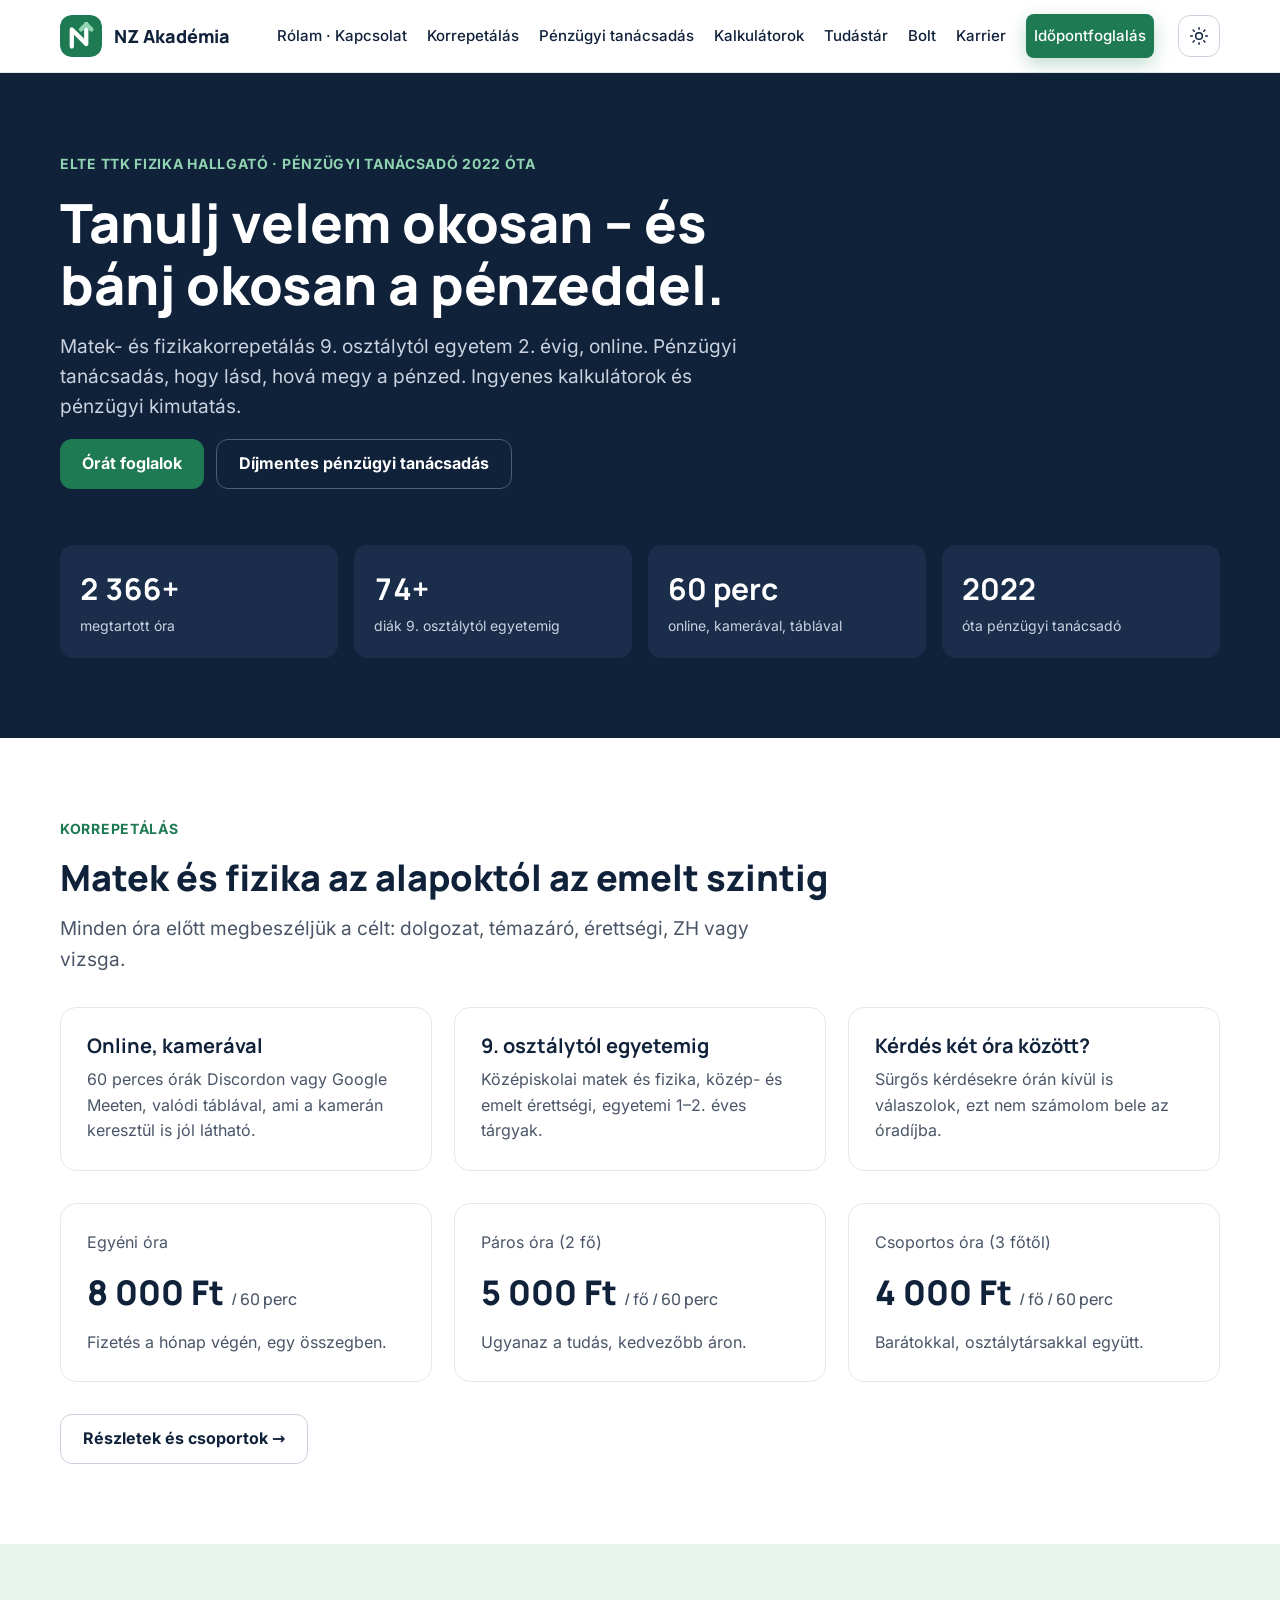
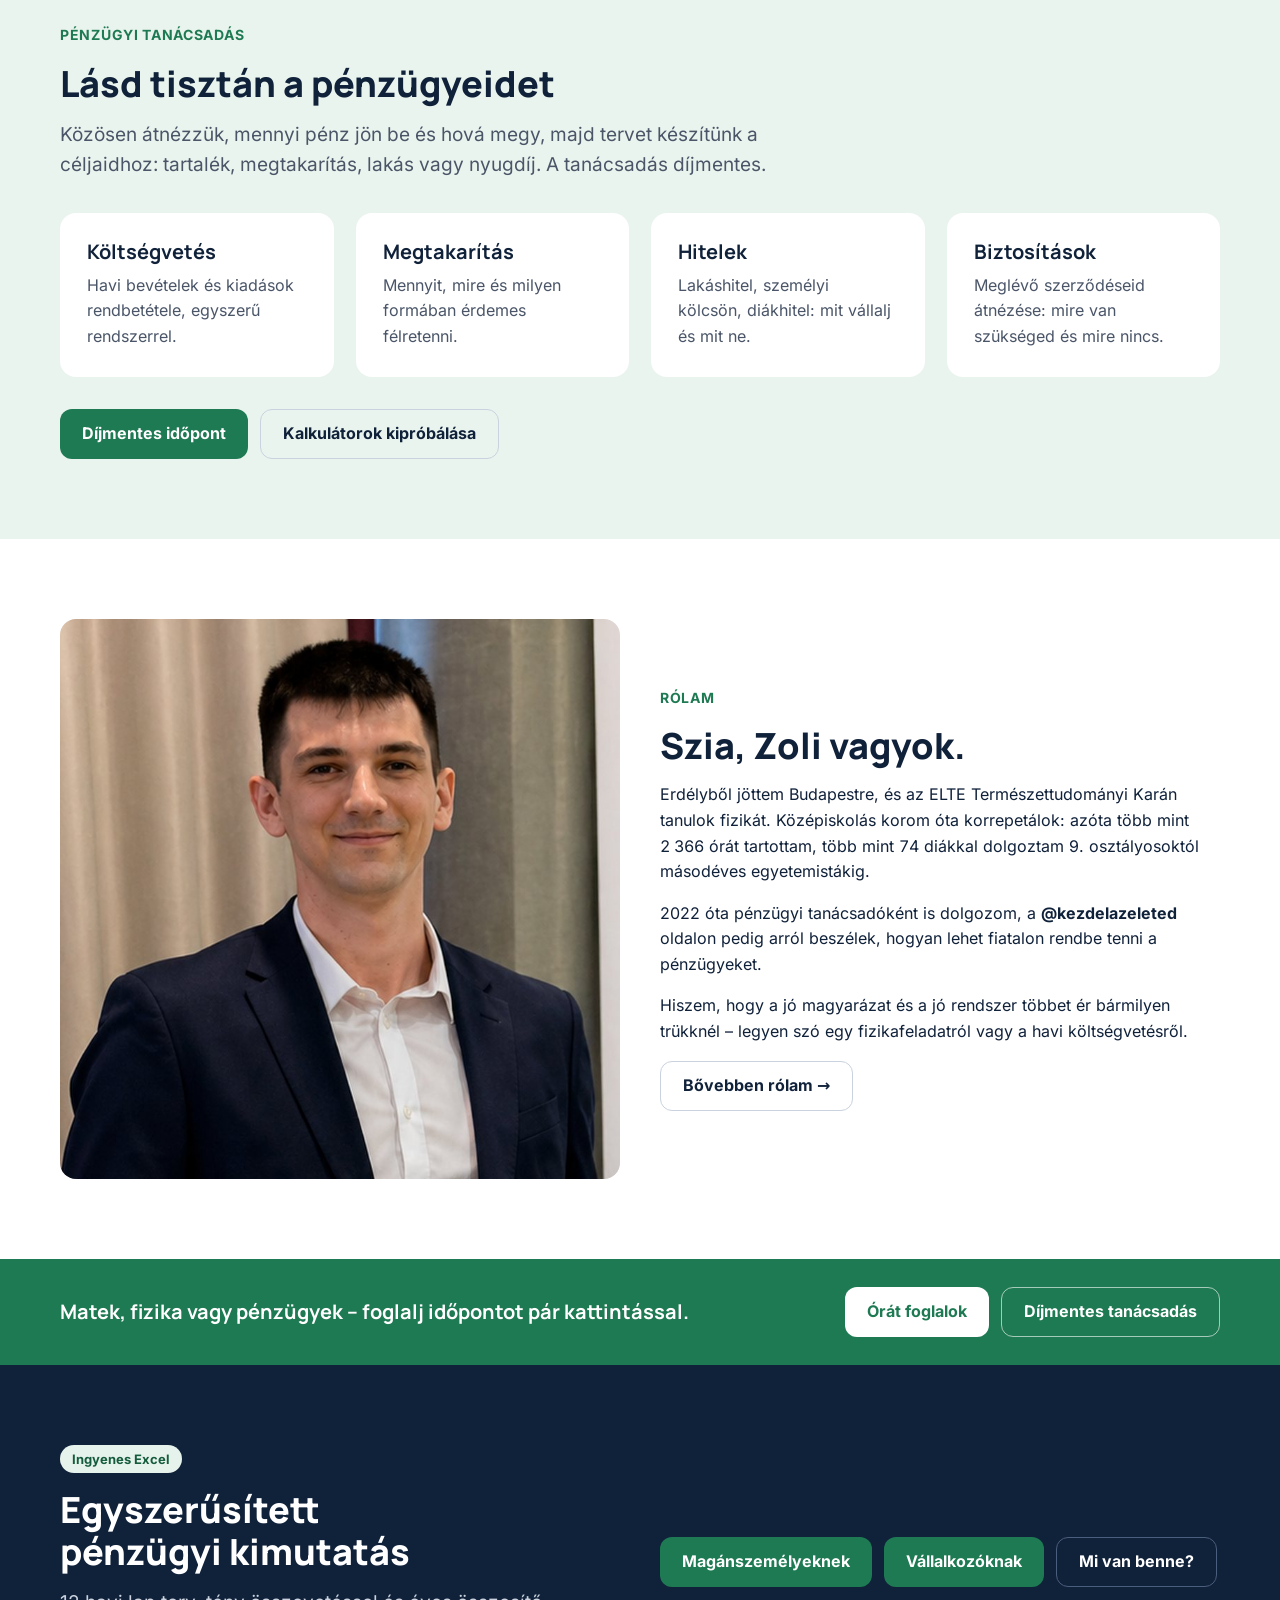
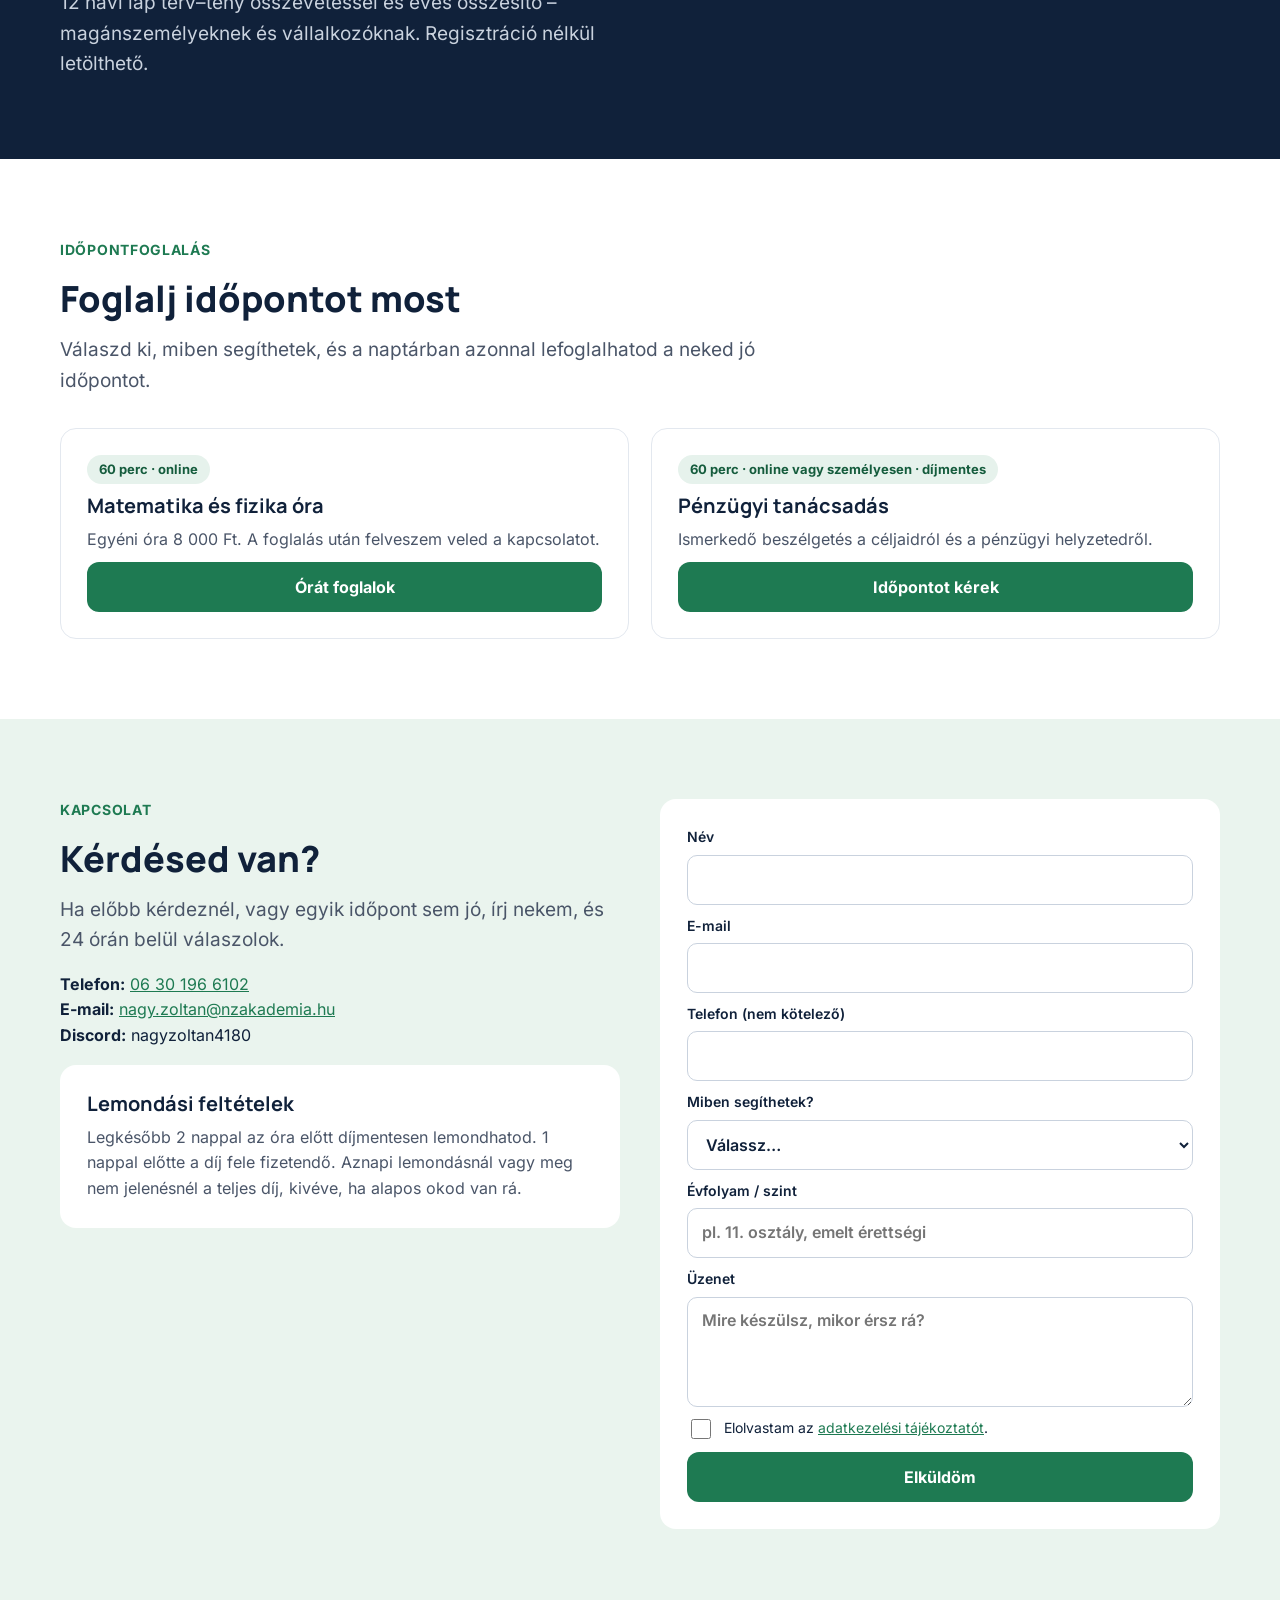
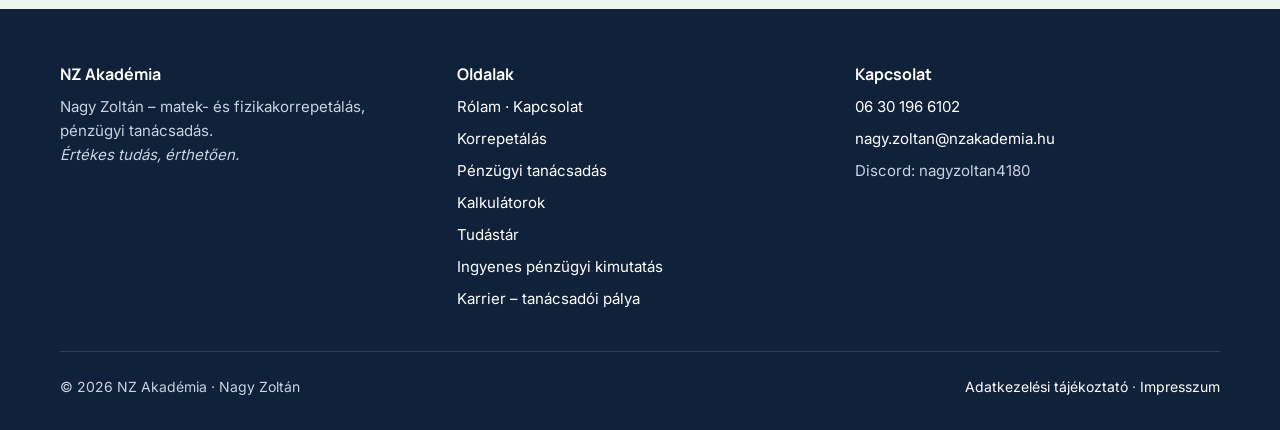
==== commit 69937777: "Pörgő számok görgetésre, óraszám frissítve, mobil javítások (űrlap-jelölők, bolt, ingyenes) Co-Autho" ====
--- a/index.html
+++ b/index.html
@@ -5,7 +5,7 @@
   <meta name="viewport" content="width=device-width, initial-scale=1">
   <title>NZ Akadémia – Korrepetálás és pénzügyi tanácsadás | Nagy Zoltán</title>
   <meta name="description" content="Online matek- és fizikakorrepetálás 9. osztálytól egyetemig, pénzügyi tanácsadás, ingyenes kalkulátorok és költségvetés-sablon.">
-  <link rel="stylesheet" href="assets/style.css?v=2611230955">
+  <link rel="stylesheet" href="assets/style.css?v=2611261750">
   <script defer src="https://cloud.umami.is/script.js" data-website-id="2bbd9b21-e118-43c6-a43f-94f564ebd75c" data-domains="nzakademia.hu,www.nzakademia.hu,nagyzoltan25.github.io"></script>
   <link rel="icon" type="image/svg+xml" href="assets/logo-mark.svg">
 <script>(function(){try{var t=localStorage.getItem("nz-theme");if(!t)t=matchMedia("(prefers-color-scheme: dark)").matches?"dark":"light";document.documentElement.setAttribute("data-theme",t)}catch(e){}})();</script>
@@ -39,10 +39,10 @@
     <p class="lead">Matek- és fizikakorrepetálás 9. osztálytól egyetem 2. évig, online. Pénzügyi tanácsadás, hogy lásd, hová megy a pénzed. Ingyenes kalkulátorok és pénzügyi kimutatás.</p>
     <div class="btn-row"><a class="btn" href="korrepetalas.html#foglalas">Órát foglalok</a><a class="btn ghost" href="tanacsadas.html#foglalas">Díjmentes pénzügyi tanácsadás</a></div>
     <div class="stats">
-      <div class="stat"><strong><span data-stat="hours" data-count>2 357</span>+</strong><span>megtartott óra</span></div>
+      <div class="stat"><strong><span data-stat="hours" data-count>2 366</span>+</strong><span>megtartott óra</span></div>
       <div class="stat"><strong><span data-stat="students" data-count>74</span>+</strong><span>diák 9. osztálytól egyetemig</span></div>
-      <div class="stat"><strong>60 perc</strong><span>online, kamerával, táblával</span></div>
-      <div class="stat"><strong>2022</strong><span>óta pénzügyi tanácsadó</span></div>
+      <div class="stat"><strong data-nospin>60 perc</strong><span>online, kamerával, táblával</span></div>
+      <div class="stat"><strong data-nospin>2022</strong><span>óta pénzügyi tanácsadó</span></div>
     </div>
   </div>
 </section>
@@ -86,7 +86,7 @@
     <div class="stack">
       <span class="eyebrow">Rólam</span>
       <h2>Szia, Zoli vagyok.</h2>
-      <p>Erdélyből jöttem Budapestre, és az ELTE Természettudományi Karán tanulok fizikát. Középiskolás korom óta korrepetálok: azóta több mint <span data-stat="hours">2 357</span> órát tartottam, több mint <span data-stat="students">74</span> diákkal dolgoztam 9. osztályosoktól másodéves egyetemistákig.</p>
+      <p>Erdélyből jöttem Budapestre, és az ELTE Természettudományi Karán tanulok fizikát. Középiskolás korom óta korrepetálok: azóta több mint <span data-stat="hours">2 366</span> órát tartottam, több mint <span data-stat="students">74</span> diákkal dolgoztam 9. osztályosoktól másodéves egyetemistákig.</p>
       <p>2022 óta pénzügyi tanácsadóként is dolgozom, a <strong>@kezdelazeleted</strong> oldalon pedig arról beszélek, hogyan lehet fiatalon rendbe tenni a pénzügyeket.</p>
       <p>Hiszem, hogy a jó magyarázat és a jó rendszer többet ér bármilyen trükknél – legyen szó egy fizikafeladatról vagy a havi költségvetésről.</p>
       <div><a class="btn ghost" href="rolam.html">Bővebben rólam →</a></div>
@@ -142,7 +142,7 @@
         </select></label>
       <label>Évfolyam / szint<input name="Évfolyam" placeholder="pl. 11. osztály, emelt érettségi"></label>
       <label>Üzenet<textarea name="Üzenet" placeholder="Mire készülsz, mikor érsz rá?"></textarea></label>
-      <label class="check"><input type="checkbox" name="Adatkezelés elfogadva" required>Elolvastam az <a href="adatkezeles.html">adatkezelési tájékoztatót</a>.</label>
+      <label class="check"><input type="checkbox" name="Adatkezelés elfogadva" required><span>Elolvastam az <a href="adatkezeles.html">adatkezelési tájékoztatót</a>.</span></label>
       <button class="btn" type="submit">Elküldöm</button>
       <p class="notice small form-ok" hidden>Megnyílt az e-mail-programod a kitöltött üzenettel – nyomj rá a Küldésre.</p>
     </form>
@@ -177,6 +177,6 @@
     </div>
   </div>
 </footer>
-<script src="assets/main.js?v=2611230955"></script>
+<script src="assets/main.js?v=2611261750"></script>
 </body>
 </html>
--- a/assets/style.css
+++ b/assets/style.css
@@ -647,3 +647,122 @@
 [data-theme="dark"] .uni-list b{color:var(--accent-light)}
 .uni-list span{font-size:14px;color:var(--ink);line-height:1.3}
 @media (max-width:640px){.uni-list{grid-template-columns:1fr}}
+
+/* ===== Karrier jelentkezés: két út ===== */
+.section.apply{background:linear-gradient(180deg,var(--accent-soft) 0%,var(--bg) 60%)}
+.apply-trust{list-style:none;margin:0;padding:0;display:flex;flex-wrap:wrap;gap:10px}
+.apply-trust li{display:flex;align-items:center;gap:8px;padding:8px 14px;border-radius:999px;background:var(--surface);border:1px solid var(--line);font-weight:600;font-size:14.5px}
+.apply-trust li::before{content:"✓";color:var(--accent);font-weight:800}
+.apply-tabs{display:grid;grid-template-columns:1fr 1fr;gap:12px}
+.apply-tab{display:flex;flex-direction:column;gap:4px;text-align:left;padding:18px 20px;border-radius:16px;border:2px solid var(--line);background:var(--surface);color:var(--ink);font:inherit;cursor:pointer;transition:border-color .15s,box-shadow .15s}
+.apply-tab b{font-family:Manrope,sans-serif;font-size:18px}
+.apply-tab span{font-size:14px;color:var(--muted)}
+.apply-tab:hover{border-color:var(--accent-light)}
+.apply-tab.on{border-color:var(--accent);box-shadow:0 10px 28px rgba(30,122,82,.15)}
+.apply-tab.on b{color:var(--accent)}
+[data-theme="dark"] .apply-tab.on b{color:var(--accent-light)}
+@media (max-width:640px){.apply-tabs{grid-template-columns:1fr}.apply-tab b{font-size:16px}}
+
+/* ===== Karrier jelentkezés v2 (önéletrajz-alapú) ===== */
+.apply-steps{list-style:none;margin:0;padding:0;display:grid;grid-template-columns:repeat(4,1fr);gap:12px;counter-reset:as}
+.apply-steps li{counter-increment:as;display:flex;flex-direction:column;gap:2px;padding:16px 16px 16px 56px;position:relative;border-radius:14px;background:var(--surface);border:1px solid var(--line)}
+.apply-steps li::before{content:counter(as);position:absolute;left:14px;top:16px;width:30px;height:30px;border-radius:50%;background:var(--accent);color:#fff;font-weight:800;display:grid;place-items:center;font-size:14px}
+.apply-steps span{font-size:13.5px;color:var(--muted)}
+.apply-grid{display:grid;grid-template-columns:1.35fr 1fr;gap:20px;align-items:start}
+.apply-main{position:relative;padding:28px;border-radius:20px;background:var(--surface);border:2px solid var(--accent);box-shadow:0 16px 40px rgba(30,122,82,.14);display:flex;flex-direction:column;gap:18px}
+.apply-badge{position:absolute;top:-13px;left:28px;background:var(--accent);color:#fff;font-size:12px;font-weight:700;padding:4px 12px;border-radius:999px;text-transform:uppercase;letter-spacing:.05em}
+.apply-head{display:flex;gap:14px;align-items:flex-start}
+.apply-head .cc-ico,.apply-alt .cc-ico{flex:none;margin:0}
+.apply-head h3{margin:0 0 4px}
+.apply-main .tally-box{display:flex;flex-direction:column;gap:10px}
+.apply-side{display:flex;flex-direction:column;gap:12px}
+.apply-alt{display:flex;gap:14px;align-items:flex-start;padding:18px 20px;border-radius:16px;background:var(--surface);border:1px solid var(--line);text-decoration:none;color:var(--ink);transition:border-color .15s,transform .15s}
+.apply-alt:hover{border-color:var(--accent);transform:translateY(-2px);color:var(--ink)}
+.apply-alt b{display:block;margin-bottom:2px}
+.apply-alt span{font-size:14.5px;color:var(--muted)}
+.apply-alt u{color:var(--accent);text-decoration:none;font-weight:700}
+.apply-alt.pro{background:var(--navy);border-color:var(--navy)}
+.apply-alt.pro b{color:#fff}.apply-alt.pro span{color:#C9D2DE}.apply-alt.pro u{color:var(--accent-light)}
+[data-theme="dark"] .apply-alt u{color:var(--accent-light)}
+@media (max-width:900px){.apply-grid{grid-template-columns:1fr}.apply-steps{grid-template-columns:1fr 1fr}}
+@media (max-width:520px){.apply-steps{grid-template-columns:1fr}.apply-main{padding:22px}}
+.why.why-hl{background:linear-gradient(160deg,#17603F 0%,#1E7A52 100%);border-color:transparent}
+.why.why-hl h3::before{background:#fff}
+.why.why-hl p{color:#E3F3EA}
+
+/* ===== Karrier: Miért csinálom ===== */
+.section.why-me{background:var(--alt)}
+.why-me-grid{display:grid;grid-template-columns:360px 1fr;gap:56px;align-items:center}
+.why-me-photo{width:100%;height:auto;aspect-ratio:1/1;object-fit:cover;border-radius:24px;border:4px solid var(--surface);box-shadow:0 20px 50px rgba(16,33,58,.18)}
+.why-me-text{display:flex;flex-direction:column;gap:14px;font-size:17px;line-height:1.65;color:var(--ink);max-width:720px}
+.why-me-text p{margin:0}
+.why-me-text p:first-child{font-size:19px;font-weight:600}
+.why-me-sign{display:flex;flex-direction:column;padding-left:16px;border-left:3px solid var(--accent)}
+.why-me-sign span{font-size:14px;color:var(--muted)}
+@media (max-width:900px){.why-me-grid{grid-template-columns:1fr;gap:28px}.why-me-photo{max-width:220px;border-radius:50%}}
+
+/* ===================== TELEFONOS NÉZET ===================== */
+.m-quick,.m-bar,.m-more{display:none}
+@media (max-width:640px){
+  html{-webkit-text-size-adjust:100%}
+  body{font-size:16px;line-height:1.6}
+  .wrap{padding-left:18px;padding-right:18px}
+  .section{padding-top:44px;padding-bottom:44px}
+  h1{font-size:clamp(28px,8vw,34px)!important;line-height:1.15}
+  h2{font-size:clamp(23px,6.6vw,27px)!important;line-height:1.2}
+  h3{font-size:18px}
+  .lead{font-size:16.5px;line-height:1.6}
+  .stack-lg{gap:22px}
+  .sec-head{gap:6px}
+  .eyebrow{font-size:12px}
+  /* érintésbarát gombok */
+  .btn{min-height:48px;display:inline-flex;align-items:center;justify-content:center;font-size:16px}
+  .btn-row{gap:10px}
+  .btn-row .btn{flex:1 1 100%}
+  .cta-in p{font-size:17px}
+  /* olvashatóság: szűkebb, levegősebb kártyák */
+  .card,.card.area,.svc,.persona,.pcard,.gcol2,.why,.ask-card,.apply-main,.apply-alt,.contact-card,.tax{border-radius:16px}
+  .why-me-text{font-size:16px}
+  .why-me-text p:first-child{font-size:17px}
+  .quote-card p{font-size:18px}
+  .about-close blockquote{font-size:21px}
+  /* összecsukott elemek */
+  .m-hide{display:none!important}
+  .m-more{display:flex;align-items:center;justify-content:center;gap:6px;width:100%;min-height:46px;margin-top:12px;border-radius:12px;border:1px dashed var(--accent);background:transparent;color:var(--accent);font:inherit;font-weight:700;cursor:pointer}
+  .m-more span{font-weight:600;opacity:.75}
+  .dark .m-more,.state-band .m-more,.section.dark .m-more,.g-protect .m-more,.why-me .pro .m-more{color:#BFE8D2;border-color:#6FBF97}
+  [data-theme="dark"] .m-more{color:var(--accent-light);border-color:var(--accent-light)}
+  /* gyorsmenü */
+  .m-quick{display:flex;gap:8px;overflow-x:auto;position:sticky;top:72px;z-index:40;padding:10px 18px;background:var(--surface);border-bottom:1px solid var(--line);scrollbar-width:none;-webkit-overflow-scrolling:touch}
+  .m-quick::-webkit-scrollbar{display:none}
+  .m-quick a{flex:none;padding:8px 14px;border-radius:999px;background:var(--accent-soft);color:var(--accent);font-weight:700;font-size:14px;text-decoration:none;white-space:nowrap}
+  .m-quick a.on{background:var(--accent);color:#fff}
+  [data-theme="dark"] .m-quick a{color:var(--accent-light)}
+  [data-theme="dark"] .m-quick a.on{color:#fff}
+  html{scroll-padding-top:130px}
+  /* alsó gombsáv */
+  .m-bar{display:flex;gap:10px;position:fixed;left:0;right:0;bottom:0;z-index:60;padding:10px 14px calc(10px + env(safe-area-inset-bottom));background:var(--surface);border-top:1px solid var(--line);box-shadow:0 -8px 24px rgba(16,33,58,.10);transition:transform .25s}
+  .m-bar.off{transform:translateY(110%)}
+  .m-bar a{flex:1;display:flex;align-items:center;justify-content:center;gap:8px;min-height:48px;border-radius:12px;font-weight:700;font-size:16px;text-decoration:none}
+  .m-bar .mb-main{flex:1.6;background:var(--accent);color:#fff}
+  .m-bar .mb-alt{background:var(--accent-soft);color:var(--accent)}
+  [data-theme="dark"] .m-bar .mb-alt{color:var(--accent-light)}
+  .m-bar svg{width:18px;height:18px;fill:none;stroke:currentColor;stroke-width:2;stroke-linecap:round;stroke-linejoin:round}
+  body.has-mbar{padding-bottom:84px}
+  body.has-mbar .sticky-cta{display:none!important}
+  /* táblázatok, ábrák */
+  .chart{padding:18px}
+  .cmp-wrap{margin:0}
+  /* lábléc tömörebb */
+  .site-footer{font-size:14.5px}
+}
+@media (max-width:640px){
+  section.m-folded{padding-top:32px;padding-bottom:32px}
+  section.m-folded .m-open{border-style:solid;background:var(--surface)}
+  .section.dark.m-folded .m-open{background:transparent}
+}
+.check{display:flex;gap:10px;align-items:flex-start}
+.check input{flex:none;margin-top:3px}
+.check>span{flex:1;min-width:0}
+.section.dark .card .muted,.section.dark form.card .muted{color:var(--muted)}
+@media (max-width:640px){.stat strong [data-stat]{font-size:inherit!important;color:inherit!important}}
